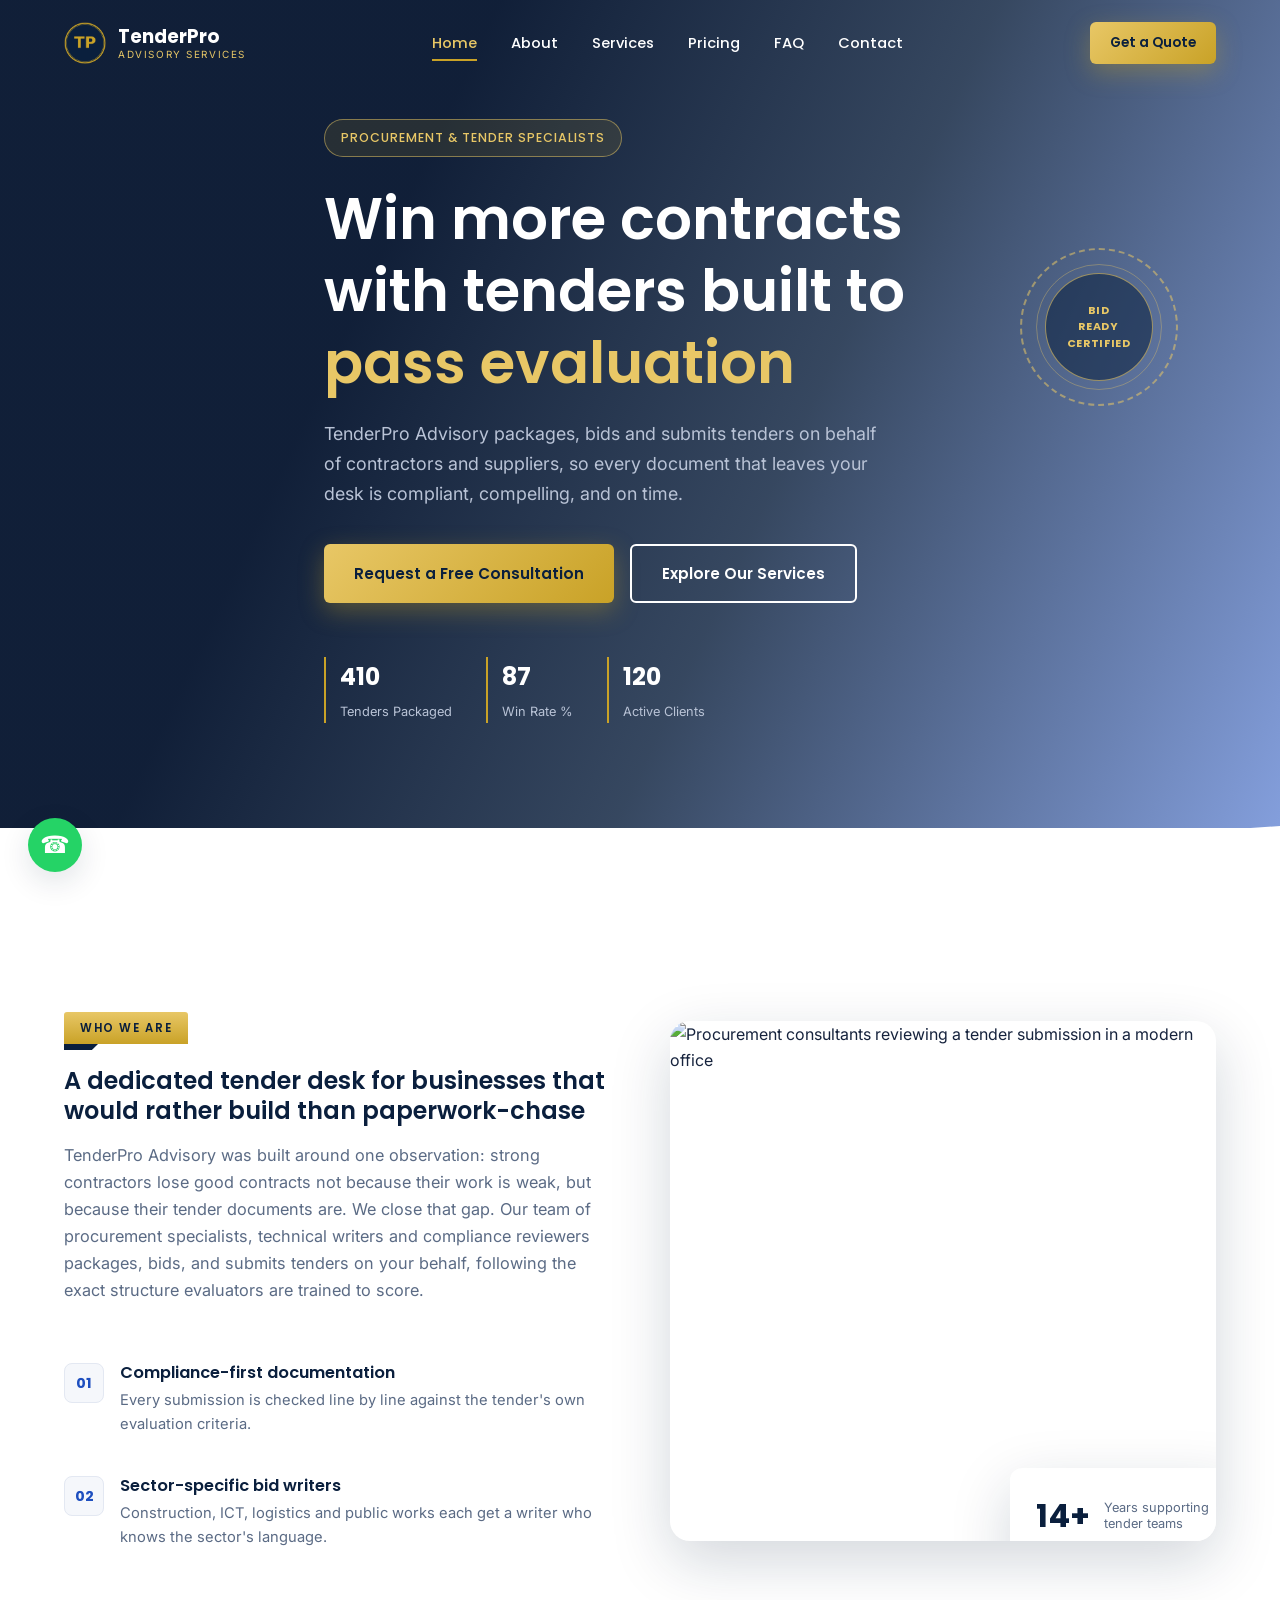
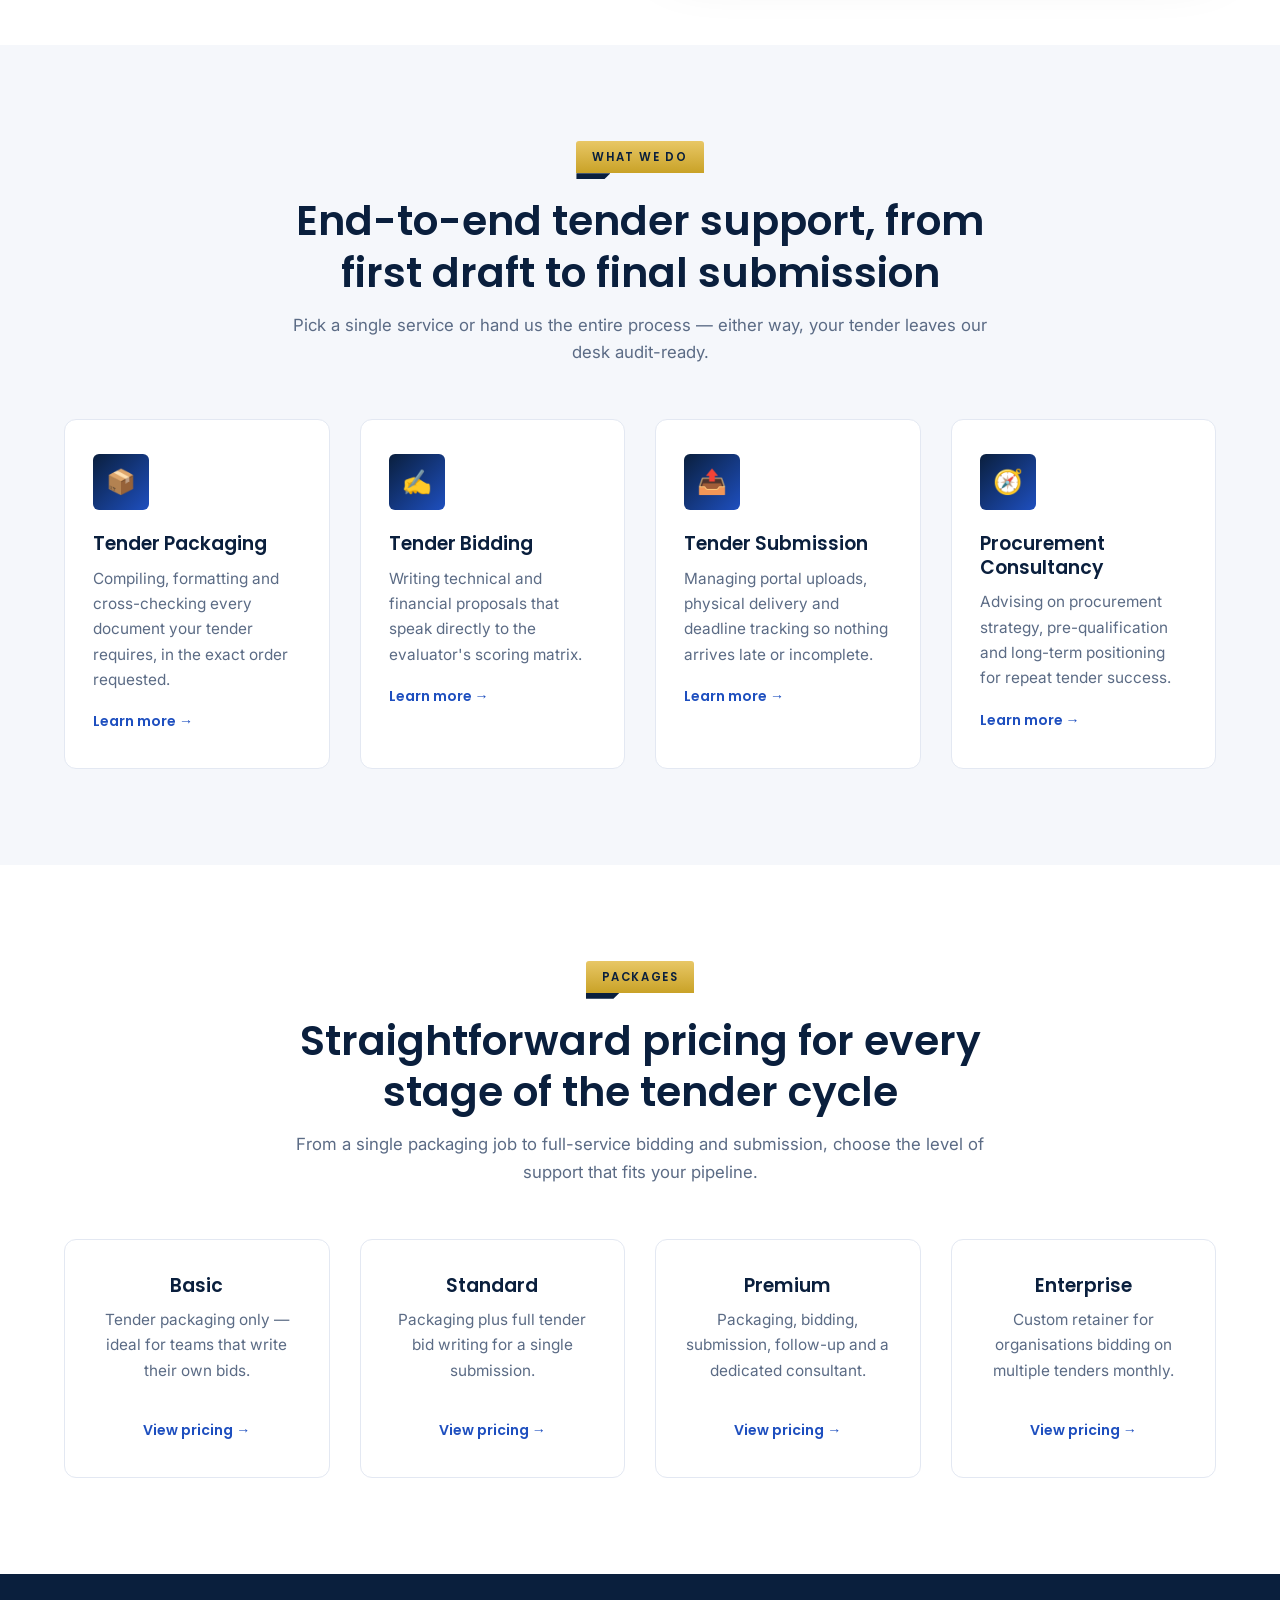
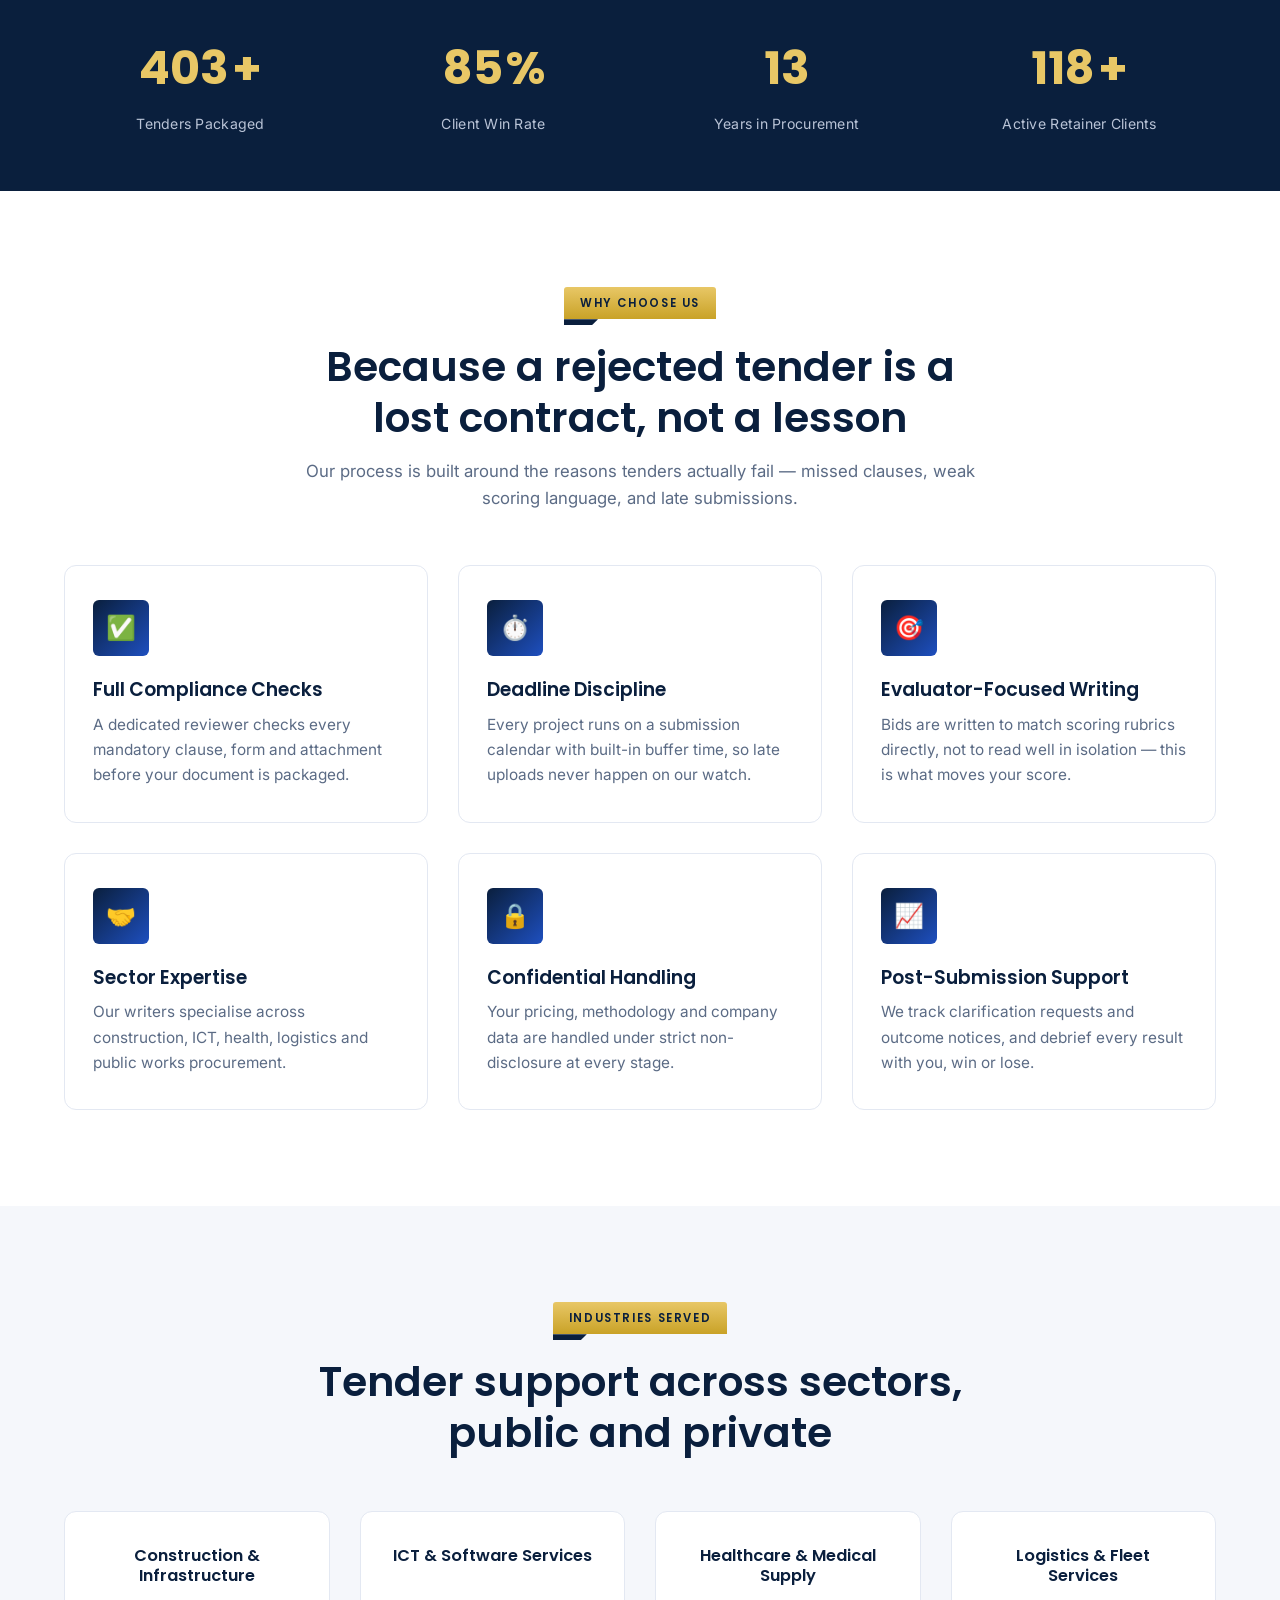
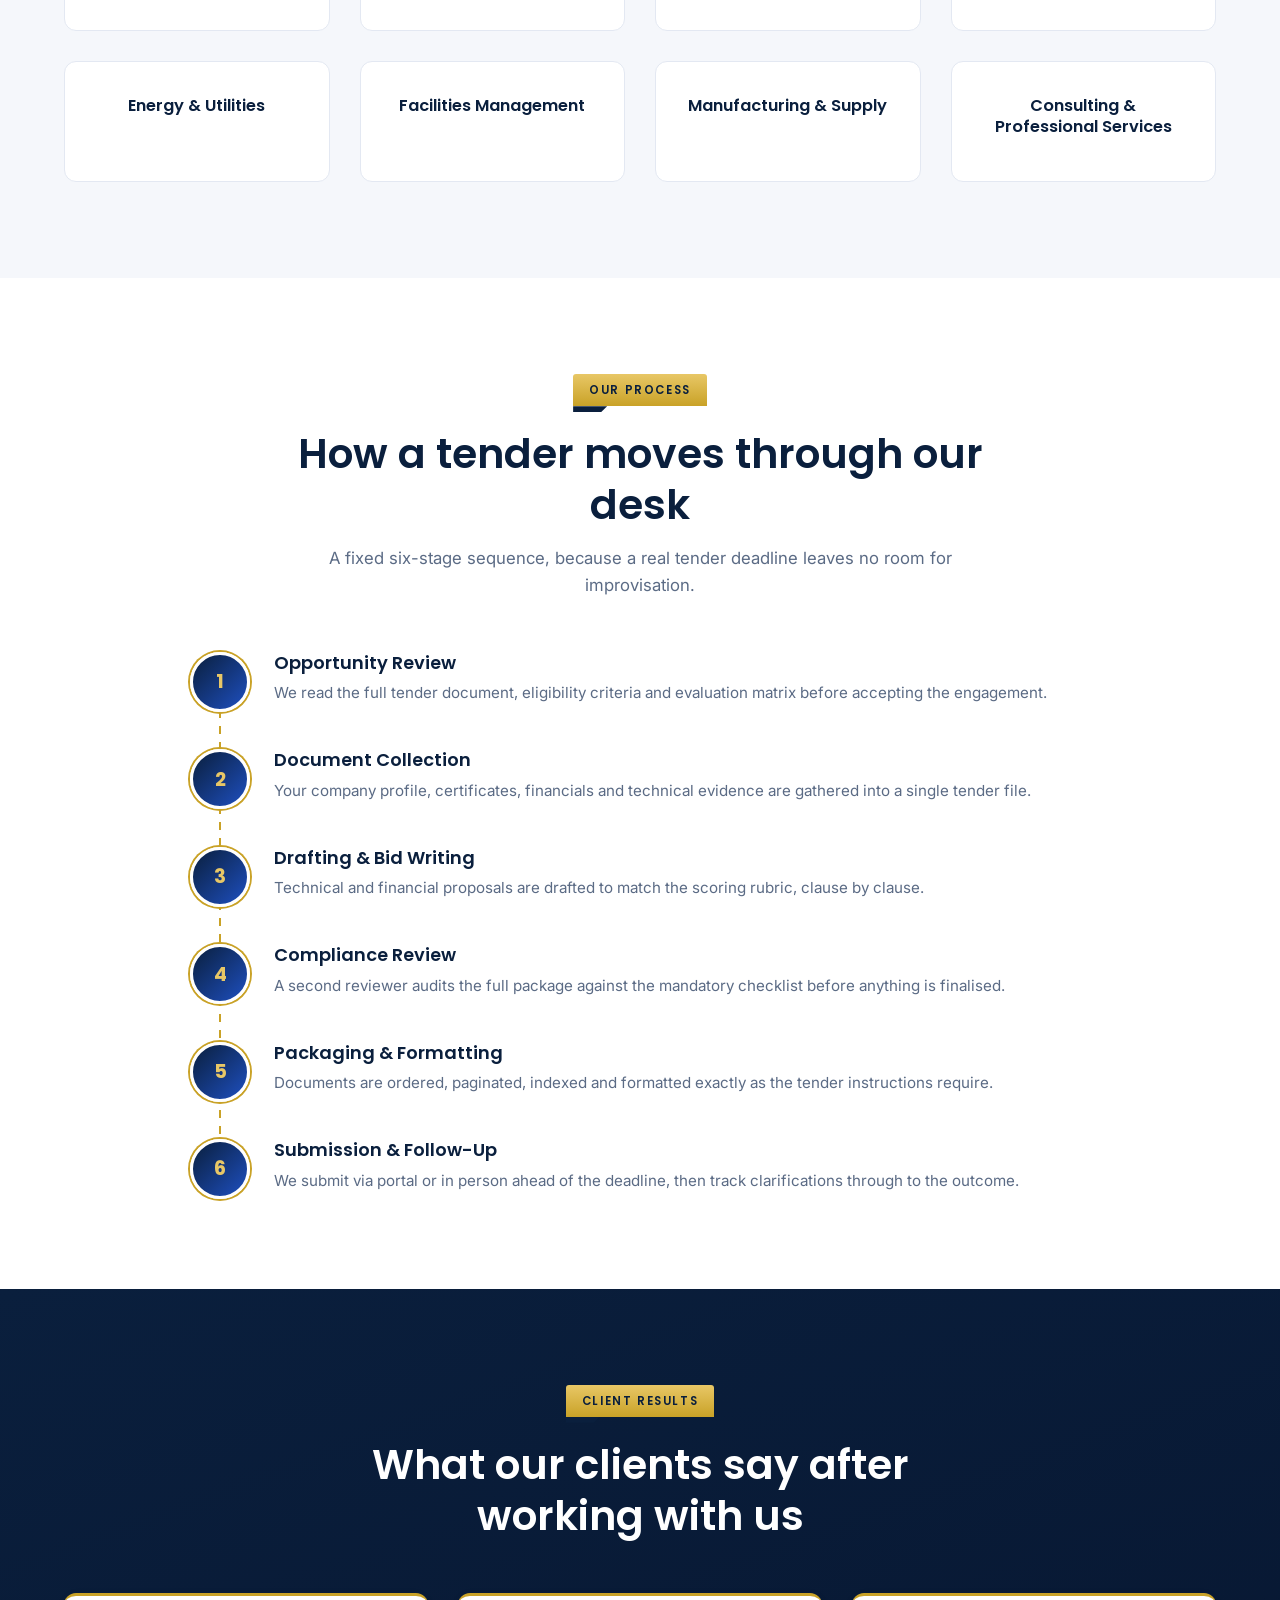
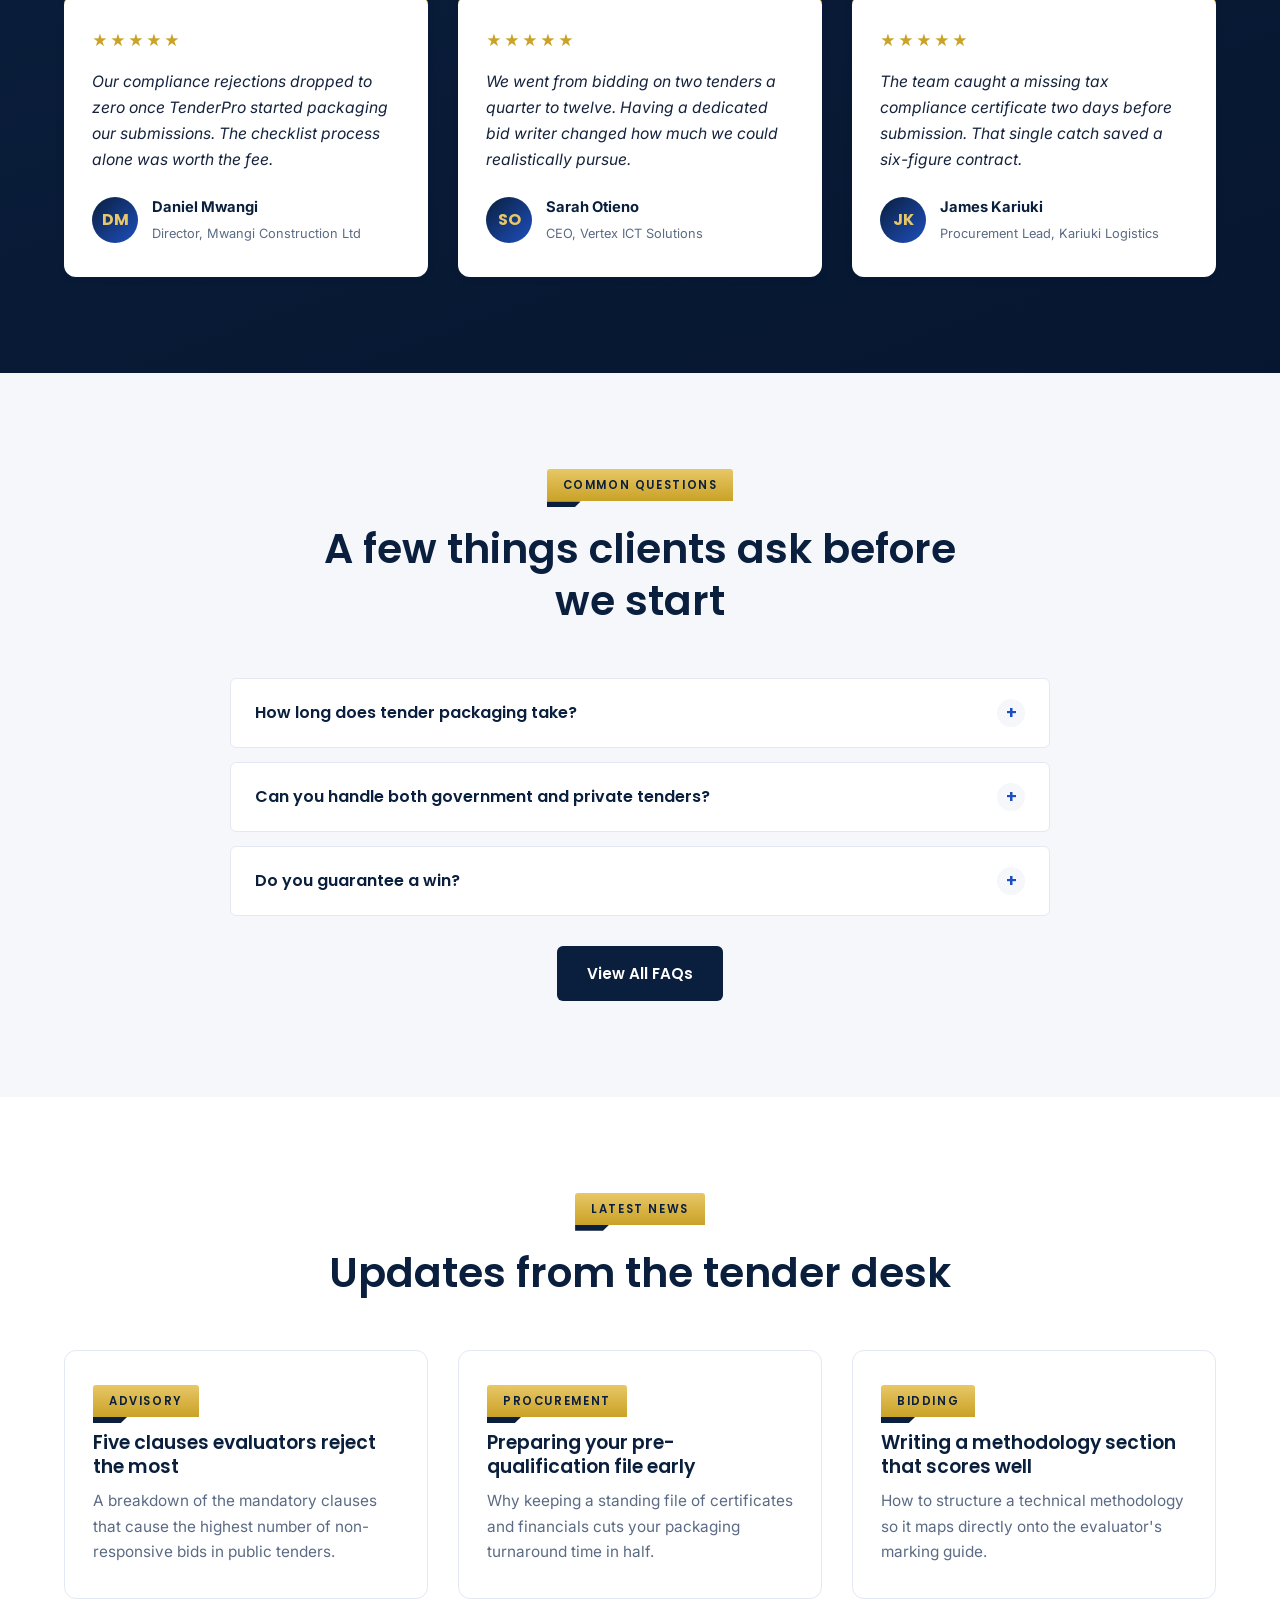
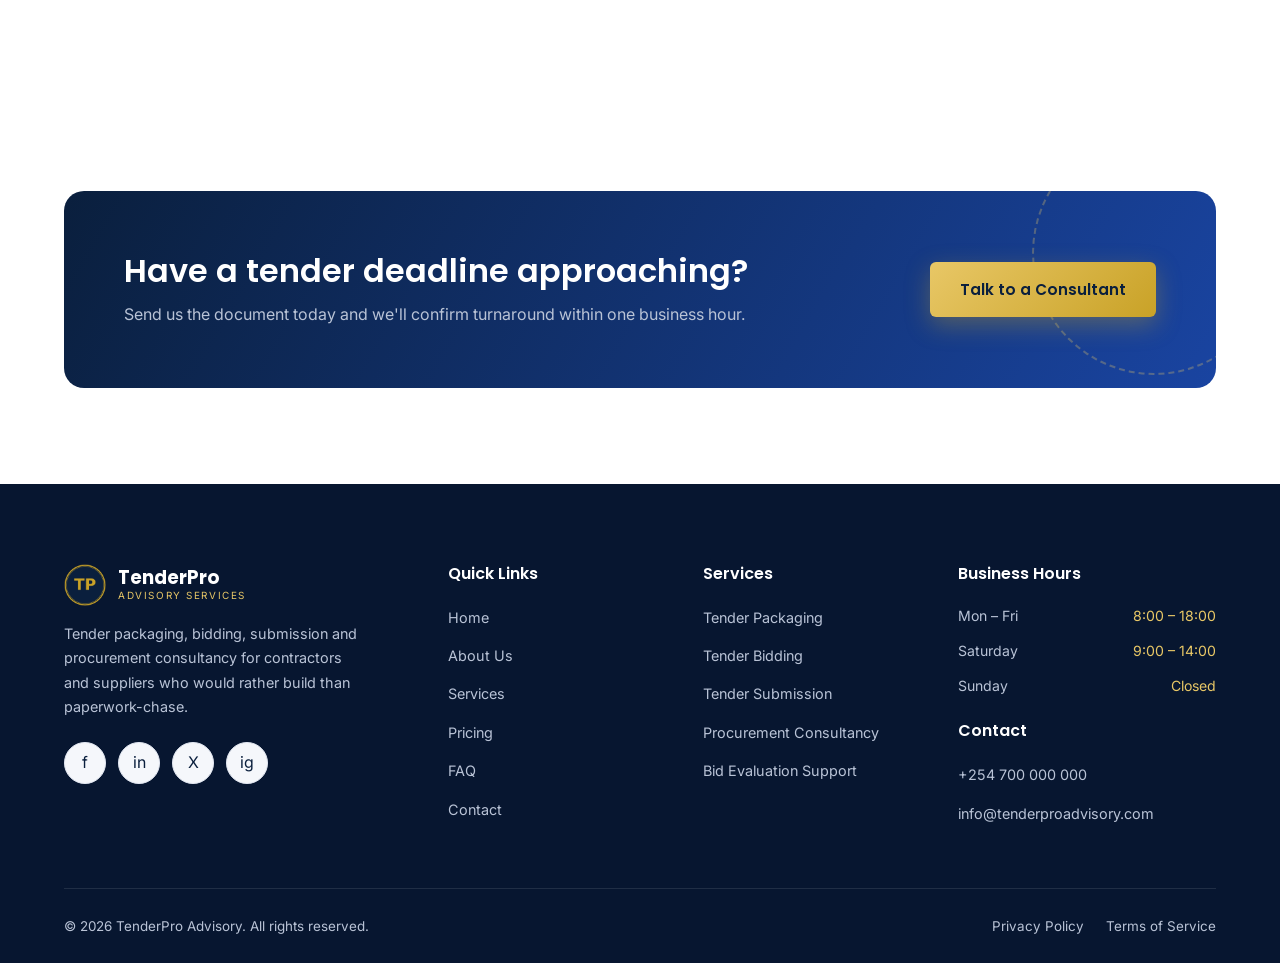
==== index.html @ d3e6bfee "Add files via upload" ====
<!DOCTYPE html>
<html lang="en">
<head>
<meta charset="UTF-8">
<meta name="viewport" content="width=device-width, initial-scale=1.0">
<title>TenderPro Advisory | Tender Packaging, Bidding &amp; Procurement Consultancy</title>
<meta name="description" content="TenderPro Advisory helps contractors and suppliers win more contracts through expert tender packaging, bidding, submission and procurement consultancy services.">
<meta name="keywords" content="tender packaging, tender bidding, tender submission, tender consultancy, procurement advisory, bid writing, government tenders, RFP support">
<meta name="author" content="TenderPro Advisory">
<link rel="canonical" href="https://www.tenderproadvisory.com/index.html">

<!-- Open Graph -->
<meta property="og:type" content="website">
<meta property="og:title" content="TenderPro Advisory | Tender Packaging, Bidding &amp; Procurement Consultancy">
<meta property="og:description" content="Expert tender packaging, bidding, submission and procurement consultancy that helps you win more contracts, more often.">
<meta property="og:image" content="images/hero.jpg">
<meta property="og:url" content="https://www.tenderproadvisory.com/index.html">
<meta property="og:site_name" content="TenderPro Advisory">

<!-- Twitter -->
<meta name="twitter:card" content="summary_large_image">
<meta name="twitter:title" content="TenderPro Advisory | Tender Packaging, Bidding &amp; Procurement Consultancy">
<meta name="twitter:description" content="Expert tender packaging, bidding, submission and procurement consultancy that helps you win more contracts, more often.">
<meta name="twitter:image" content="images/hero.jpg">

<link rel="icon" href="favicon.ico" type="image/x-icon">
<link rel="preconnect" href="https://fonts.googleapis.com">
<link rel="preconnect" href="https://fonts.gstatic.com" crossorigin>
<link href="https://fonts.googleapis.com/css2?family=Inter:wght@400;500;600;700&family=Poppins:wght@500;600;700&display=swap" rel="stylesheet">
<link rel="stylesheet" href="css/style.css">
</head>
<body>

<!-- ================= HEADER ================= -->
<header class="site-header">
  <div class="container header-inner">
    <a href="index.html" class="brand">
      <img src="images/logo.png" alt="TenderPro Advisory logo">
      <span class="brand-text">TenderPro<span>Advisory Services</span></span>
    </a>
    <nav class="main-nav">
      <a href="index.html" aria-current="page">Home</a>
      <a href="about.html">About</a>
      <a href="services.html">Services</a>
      <a href="pricing.html">Pricing</a>
      <a href="faq.html">FAQ</a>
      <a href="contact.html">Contact</a>
    </nav>
    <div class="header-cta">
      <a href="contact.html" class="btn btn-gold btn-sm">Get a Quote</a>
      <button class="nav-toggle" aria-label="Toggle navigation menu">
        <span></span><span></span><span></span>
      </button>
    </div>
  </div>
</header>

<!-- ================= HERO ================= -->
<section class="hero">
  <div class="hero-bg" style="background-image:url('https://images.unsplash.com/photo-1745015446589-7ee6f702d8c1?auto=format&fit=crop&w=1920&q=80');"></div>
  <div class="stamp" aria-hidden="true">
    <div class="stamp-inner">Bid<br>Ready<br>Certified</div>
  </div>
  <div class="container hero-inner">
    <span class="hero-badge">Procurement &amp; Tender Specialists</span>
    <h1>Win more contracts with tenders built to <em>pass evaluation</em></h1>
    <p>TenderPro Advisory packages, bids and submits tenders on behalf of contractors and suppliers, so every document that leaves your desk is compliant, compelling, and on time.</p>
    <div class="hero-actions">
      <a href="contact.html" class="btn btn-gold">Request a Free Consultation</a>
      <a href="services.html" class="btn btn-outline">Explore Our Services</a>
    </div>
    <div class="hero-trust">
      <div>
        <strong data-count="410">0</strong>
        <span>Tenders Packaged</span>
      </div>
      <div>
        <strong data-count="87">0</strong>
        <span>Win Rate %</span>
      </div>
      <div>
        <strong data-count="120">0</strong>
        <span>Active Clients</span>
      </div>
    </div>
  </div>
</section>
<div class="hero-divider"></div>

<!-- ================= ABOUT / INTRO ================= -->
<section>
  <div class="container">
    <div class="why-grid">
      <div class="reveal">
        <span class="eyebrow">Who We Are</span>
        <h2>A dedicated tender desk for businesses that would rather build than paperwork-chase</h2>
        <p style="color:var(--gray); margin-top:16px; font-size:1.02rem;">TenderPro Advisory was built around one observation: strong contractors lose good contracts not because their work is weak, but because their tender documents are. We close that gap. Our team of procurement specialists, technical writers and compliance reviewers packages, bids, and submits tenders on your behalf, following the exact structure evaluators are trained to score.</p>
        <div class="why-list">
          <div class="why-list li" style="display:flex; gap:16px; align-items:flex-start;">
            <div class="why-num">01</div>
            <div>
              <h4>Compliance-first documentation</h4>
              <p>Every submission is checked line by line against the tender's own evaluation criteria.</p>
            </div>
          </div>
          <div class="why-list li" style="display:flex; gap:16px; align-items:flex-start; margin-top:20px;">
            <div class="why-num">02</div>
            <div>
              <h4>Sector-specific bid writers</h4>
              <p>Construction, ICT, logistics and public works each get a writer who knows the sector's language.</p>
            </div>
          </div>
        </div>
      </div>
      <div class="reveal reveal-delay-2">
        <div class="why-image">
          <img src="https://images.unsplash.com/photo-1758518730037-a16581a040e8?auto=format&fit=crop&w=1000&q=80" alt="Procurement consultants reviewing a tender submission in a modern office">
          <div class="why-badge">
            <span class="count">14+</span>
            <span class="label">Years supporting tender teams</span>
          </div>
        </div>
      </div>
    </div>
  </div>
</section>

<!-- ================= SERVICES PREVIEW ================= -->
<section class="section-alt">
  <div class="container">
    <div class="section-head center reveal">
      <span class="eyebrow">What We Do</span>
      <h2>End-to-end tender support, from first draft to final submission</h2>
      <p>Pick a single service or hand us the entire process — either way, your tender leaves our desk audit-ready.</p>
    </div>
    <div class="grid grid-4">
      <div class="card reveal">
        <div class="card-icon">📦</div>
        <h3>Tender Packaging</h3>
        <p>Compiling, formatting and cross-checking every document your tender requires, in the exact order requested.</p>
        <a href="services.html#packaging" class="card-link">Learn more →</a>
      </div>
      <div class="card reveal reveal-delay-1">
        <div class="card-icon">✍️</div>
        <h3>Tender Bidding</h3>
        <p>Writing technical and financial proposals that speak directly to the evaluator's scoring matrix.</p>
        <a href="services.html#bidding" class="card-link">Learn more →</a>
      </div>
      <div class="card reveal reveal-delay-2">
        <div class="card-icon">📤</div>
        <h3>Tender Submission</h3>
        <p>Managing portal uploads, physical delivery and deadline tracking so nothing arrives late or incomplete.</p>
        <a href="services.html#submission" class="card-link">Learn more →</a>
      </div>
      <div class="card reveal reveal-delay-3">
        <div class="card-icon">🧭</div>
        <h3>Procurement Consultancy</h3>
        <p>Advising on procurement strategy, pre-qualification and long-term positioning for repeat tender success.</p>
        <a href="services.html#consultancy" class="card-link">Learn more →</a>
      </div>
    </div>
  </div>
</section>

<!-- ================= PACKAGES PREVIEW ================= -->
<section>
  <div class="container">
    <div class="section-head center reveal">
      <span class="eyebrow">Packages</span>
      <h2>Straightforward pricing for every stage of the tender cycle</h2>
      <p>From a single packaging job to full-service bidding and submission, choose the level of support that fits your pipeline.</p>
    </div>
    <div class="grid grid-4">
      <div class="card reveal text-center">
        <h3>Basic</h3>
        <p style="margin-bottom:18px;">Tender packaging only — ideal for teams that write their own bids.</p>
        <a href="pricing.html" class="card-link">View pricing →</a>
      </div>
      <div class="card reveal reveal-delay-1 text-center">
        <h3>Standard</h3>
        <p style="margin-bottom:18px;">Packaging plus full tender bid writing for a single submission.</p>
        <a href="pricing.html" class="card-link">View pricing →</a>
      </div>
      <div class="card reveal reveal-delay-2 text-center">
        <h3>Premium</h3>
        <p style="margin-bottom:18px;">Packaging, bidding, submission, follow-up and a dedicated consultant.</p>
        <a href="pricing.html" class="card-link">View pricing →</a>
      </div>
      <div class="card reveal reveal-delay-3 text-center">
        <h3>Enterprise</h3>
        <p style="margin-bottom:18px;">Custom retainer for organisations bidding on multiple tenders monthly.</p>
        <a href="pricing.html" class="card-link">View pricing →</a>
      </div>
    </div>
  </div>
</section>

<!-- ================= STATS STRIP ================= -->
<section class="stats-strip">
  <div class="container stats-grid">
    <div class="stat-item">
      <div class="count"><span data-count="410">0</span>+</div>
      <div class="label">Tenders Packaged</div>
    </div>
    <div class="stat-item">
      <div class="count"><span data-count="87">0</span>%</div>
      <div class="label">Client Win Rate</div>
    </div>
    <div class="stat-item">
      <div class="count"><span data-count="14">0</span></div>
      <div class="label">Years in Procurement</div>
    </div>
    <div class="stat-item">
      <div class="count"><span data-count="120">0</span>+</div>
      <div class="label">Active Retainer Clients</div>
    </div>
  </div>
</section>

<!-- ================= WHY CHOOSE US ================= -->
<section>
  <div class="container">
    <div class="section-head center reveal">
      <span class="eyebrow">Why Choose Us</span>
      <h2>Because a rejected tender is a lost contract, not a lesson</h2>
      <p>Our process is built around the reasons tenders actually fail — missed clauses, weak scoring language, and late submissions.</p>
    </div>
    <div class="grid grid-3">
      <div class="card reveal">
        <div class="card-icon">✅</div>
        <h3>Full Compliance Checks</h3>
        <p>A dedicated reviewer checks every mandatory clause, form and attachment before your document is packaged.</p>
      </div>
      <div class="card reveal reveal-delay-1">
        <div class="card-icon">⏱️</div>
        <h3>Deadline Discipline</h3>
        <p>Every project runs on a submission calendar with built-in buffer time, so late uploads never happen on our watch.</p>
      </div>
      <div class="card reveal reveal-delay-2">
        <div class="card-icon">🎯</div>
        <h3>Evaluator-Focused Writing</h3>
        <p>Bids are written to match scoring rubrics directly, not to read well in isolation — this is what moves your score.</p>
      </div>
      <div class="card reveal">
        <div class="card-icon">🤝</div>
        <h3>Sector Expertise</h3>
        <p>Our writers specialise across construction, ICT, health, logistics and public works procurement.</p>
      </div>
      <div class="card reveal reveal-delay-1">
        <div class="card-icon">🔒</div>
        <h3>Confidential Handling</h3>
        <p>Your pricing, methodology and company data are handled under strict non-disclosure at every stage.</p>
      </div>
      <div class="card reveal reveal-delay-2">
        <div class="card-icon">📈</div>
        <h3>Post-Submission Support</h3>
        <p>We track clarification requests and outcome notices, and debrief every result with you, win or lose.</p>
      </div>
    </div>
  </div>
</section>

<!-- ================= INDUSTRIES SERVED ================= -->
<section class="section-alt">
  <div class="container">
    <div class="section-head center reveal">
      <span class="eyebrow">Industries Served</span>
      <h2>Tender support across sectors, public and private</h2>
    </div>
    <div class="grid grid-4">
      <div class="card reveal text-center"><h3 style="font-size:1.02rem;">Construction &amp; Infrastructure</h3></div>
      <div class="card reveal reveal-delay-1 text-center"><h3 style="font-size:1.02rem;">ICT &amp; Software Services</h3></div>
      <div class="card reveal reveal-delay-2 text-center"><h3 style="font-size:1.02rem;">Healthcare &amp; Medical Supply</h3></div>
      <div class="card reveal reveal-delay-3 text-center"><h3 style="font-size:1.02rem;">Logistics &amp; Fleet Services</h3></div>
      <div class="card reveal text-center"><h3 style="font-size:1.02rem;">Energy &amp; Utilities</h3></div>
      <div class="card reveal reveal-delay-1 text-center"><h3 style="font-size:1.02rem;">Facilities Management</h3></div>
      <div class="card reveal reveal-delay-2 text-center"><h3 style="font-size:1.02rem;">Manufacturing &amp; Supply</h3></div>
      <div class="card reveal reveal-delay-3 text-center"><h3 style="font-size:1.02rem;">Consulting &amp; Professional Services</h3></div>
    </div>
  </div>
</section>

<!-- ================= TENDER PROCESS ================= -->
<section>
  <div class="container">
    <div class="section-head center reveal">
      <span class="eyebrow">Our Process</span>
      <h2>How a tender moves through our desk</h2>
      <p>A fixed six-stage sequence, because a real tender deadline leaves no room for improvisation.</p>
    </div>
    <div class="timeline">
      <div class="timeline-item reveal">
        <div class="timeline-num">1</div>
        <h4>Opportunity Review</h4>
        <p>We read the full tender document, eligibility criteria and evaluation matrix before accepting the engagement.</p>
      </div>
      <div class="timeline-item reveal reveal-delay-1">
        <div class="timeline-num">2</div>
        <h4>Document Collection</h4>
        <p>Your company profile, certificates, financials and technical evidence are gathered into a single tender file.</p>
      </div>
      <div class="timeline-item reveal reveal-delay-2">
        <div class="timeline-num">3</div>
        <h4>Drafting &amp; Bid Writing</h4>
        <p>Technical and financial proposals are drafted to match the scoring rubric, clause by clause.</p>
      </div>
      <div class="timeline-item reveal reveal-delay-3">
        <div class="timeline-num">4</div>
        <h4>Compliance Review</h4>
        <p>A second reviewer audits the full package against the mandatory checklist before anything is finalised.</p>
      </div>
      <div class="timeline-item reveal reveal-delay-4">
        <div class="timeline-num">5</div>
        <h4>Packaging &amp; Formatting</h4>
        <p>Documents are ordered, paginated, indexed and formatted exactly as the tender instructions require.</p>
      </div>
      <div class="timeline-item reveal">
        <div class="timeline-num">6</div>
        <h4>Submission &amp; Follow-Up</h4>
        <p>We submit via portal or in person ahead of the deadline, then track clarifications through to the outcome.</p>
      </div>
    </div>
  </div>
</section>

<!-- ================= TESTIMONIALS ================= -->
<section class="section-navy">
  <div class="container">
    <div class="section-head center reveal">
      <span class="eyebrow">Client Results</span>
      <h2>What our clients say after working with us</h2>
    </div>
    <div class="grid grid-3">
      <div class="testimonial-card reveal">
        <div class="stars">★★★★★</div>
        <p class="quote">Our compliance rejections dropped to zero once TenderPro started packaging our submissions. The checklist process alone was worth the fee.</p>
        <div class="testi-author">
          <div class="testi-avatar">DM</div>
          <div><strong>Daniel Mwangi</strong><span>Director, Mwangi Construction Ltd</span></div>
        </div>
      </div>
      <div class="testimonial-card reveal reveal-delay-1">
        <div class="stars">★★★★★</div>
        <p class="quote">We went from bidding on two tenders a quarter to twelve. Having a dedicated bid writer changed how much we could realistically pursue.</p>
        <div class="testi-author">
          <div class="testi-avatar">SO</div>
          <div><strong>Sarah Otieno</strong><span>CEO, Vertex ICT Solutions</span></div>
        </div>
      </div>
      <div class="testimonial-card reveal reveal-delay-2">
        <div class="stars">★★★★★</div>
        <p class="quote">The team caught a missing tax compliance certificate two days before submission. That single catch saved a six-figure contract.</p>
        <div class="testi-author">
          <div class="testi-avatar">JK</div>
          <div><strong>James Kariuki</strong><span>Procurement Lead, Kariuki Logistics</span></div>
        </div>
      </div>
    </div>
  </div>
</section>

<!-- ================= FAQ PREVIEW ================= -->
<section class="section-alt">
  <div class="container">
    <div class="section-head center reveal">
      <span class="eyebrow">Common Questions</span>
      <h2>A few things clients ask before we start</h2>
    </div>
    <div class="faq-list">
      <div class="faq-item reveal">
        <button class="faq-question" aria-expanded="false">
          How long does tender packaging take?
          <span class="plus">+</span>
        </button>
        <div class="faq-answer"><p>Most standard packages are completed within 3 to 5 working days, depending on the number of supporting documents required and how quickly you can supply them.</p></div>
      </div>
      <div class="faq-item reveal">
        <button class="faq-question" aria-expanded="false">
          Can you handle both government and private tenders?
          <span class="plus">+</span>
        </button>
        <div class="faq-answer"><p>Yes. We regularly support public procurement submissions as well as private-sector RFPs and RFQs, each formatted to its own evaluation standard.</p></div>
      </div>
      <div class="faq-item reveal">
        <button class="faq-question" aria-expanded="false">
          Do you guarantee a win?
          <span class="plus">+</span>
        </button>
        <div class="faq-answer"><p>No consultancy can ethically guarantee a tender win, since evaluation committees make the final decision. What we guarantee is a fully compliant, well-argued submission.</p></div>
      </div>
    </div>
    <div class="text-center reveal" style="margin-top:30px;">
      <a href="faq.html" class="btn btn-navy">View All FAQs</a>
    </div>
  </div>
</section>

<!-- ================= LATEST NEWS ================= -->
<section>
  <div class="container">
    <div class="section-head center reveal">
      <span class="eyebrow">Latest News</span>
      <h2>Updates from the tender desk</h2>
    </div>
    <div class="grid grid-3">
      <div class="card reveal">
        <span class="eyebrow light" style="margin-bottom:14px;">Advisory</span>
        <h3>Five clauses evaluators reject the most</h3>
        <p>A breakdown of the mandatory clauses that cause the highest number of non-responsive bids in public tenders.</p>
      </div>
      <div class="card reveal reveal-delay-1">
        <span class="eyebrow light" style="margin-bottom:14px;">Procurement</span>
        <h3>Preparing your pre-qualification file early</h3>
        <p>Why keeping a standing file of certificates and financials cuts your packaging turnaround time in half.</p>
      </div>
      <div class="card reveal reveal-delay-2">
        <span class="eyebrow light" style="margin-bottom:14px;">Bidding</span>
        <h3>Writing a methodology section that scores well</h3>
        <p>How to structure a technical methodology so it maps directly onto the evaluator's marking guide.</p>
      </div>
    </div>
  </div>
</section>

<!-- ================= CTA ================= -->
<section>
  <div class="container">
    <div class="cta-band reveal">
      <div>
        <h2>Have a tender deadline approaching?</h2>
        <p>Send us the document today and we'll confirm turnaround within one business hour.</p>
      </div>
      <a href="contact.html" class="btn btn-gold">Talk to a Consultant</a>
    </div>
  </div>
</section>

<!-- ================= FOOTER ================= -->
<footer class="site-footer">
  <div class="container">
    <div class="footer-grid">
      <div class="footer-brand">
        <a href="index.html" class="brand">
          <img src="images/logo.png" alt="TenderPro Advisory logo">
          <span class="brand-text">TenderPro<span>Advisory Services</span></span>
        </a>
        <p class="desc">Tender packaging, bidding, submission and procurement consultancy for contractors and suppliers who would rather build than paperwork-chase.</p>
        <div class="social-row">
          <a href="#" aria-label="Facebook">f</a>
          <a href="#" aria-label="LinkedIn">in</a>
          <a href="#" aria-label="Twitter / X">X</a>
          <a href="#" aria-label="Instagram">ig</a>
        </div>
      </div>
      <div class="footer-col">
        <h4>Quick Links</h4>
        <ul>
          <li><a href="index.html">Home</a></li>
          <li><a href="about.html">About Us</a></li>
          <li><a href="services.html">Services</a></li>
          <li><a href="pricing.html">Pricing</a></li>
          <li><a href="faq.html">FAQ</a></li>
          <li><a href="contact.html">Contact</a></li>
        </ul>
      </div>
      <div class="footer-col">
        <h4>Services</h4>
        <ul>
          <li><a href="services.html#packaging">Tender Packaging</a></li>
          <li><a href="services.html#bidding">Tender Bidding</a></li>
          <li><a href="services.html#submission">Tender Submission</a></li>
          <li><a href="services.html#consultancy">Procurement Consultancy</a></li>
          <li><a href="services.html#evaluation">Bid Evaluation Support</a></li>
        </ul>
      </div>
      <div class="footer-col">
        <h4>Business Hours</h4>
        <ul class="footer-hours">
          <li><span>Mon – Fri</span><span>8:00 – 18:00</span></li>
          <li><span>Saturday</span><span>9:00 – 14:00</span></li>
          <li><span>Sunday</span><span>Closed</span></li>
        </ul>
        <h4 style="margin-top:24px;">Contact</h4>
        <ul>
          <li><a href="tel:+254700000000">+254 700 000 000</a></li>
          <li><a href="mailto:info@tenderproadvisory.com">info@tenderproadvisory.com</a></li>
        </ul>
      </div>
    </div>
    <div class="footer-bottom">
      <span>© <span id="current-year">2026</span> TenderPro Advisory. All rights reserved.</span>
      <div class="footer-bottom-links">
        <a href="#">Privacy Policy</a>
        <a href="#">Terms of Service</a>
      </div>
    </div>
  </div>
</footer>

<a href="https://wa.me/254700000000" class="whatsapp-float" target="_blank" rel="noopener" aria-label="Chat with us on WhatsApp">☎</a>
<button class="back-to-top" aria-label="Back to top">↑</button>

<script src="js/script.js"></script>
</body>
</html>
---- css/style.css ----
/* ==========================================================================
   TENDER SERVICES WEBSITE — MAIN STYLESHEET
   Design system: Navy / Royal Blue / White / Gold
   Fonts: Poppins (display/headings), Inter (body)
   ========================================================================== */

/* ---------- Design Tokens ---------- */
:root {
  /* Colors */
  --navy: #0a1f3d;
  --navy-deep: #071630;
  --royal: #1e4fbf;
  --royal-light: #3b6fe0;
  --gold: #c9a227;
  --gold-light: #e8c766;
  --white: #ffffff;
  --off-white: #f5f7fb;
  --ink: #16233d;
  --gray: #5b6b85;
  --gray-light: #b9c3d6;
  --border: #e3e8f2;
  --success: #1f8a55;

  /* Typography */
  --font-display: "Poppins", "Segoe UI", sans-serif;
  --font-body: "Inter", "Segoe UI", sans-serif;

  /* Layout */
  --max-width: 1200px;
  --radius-sm: 6px;
  --radius-md: 12px;
  --radius-lg: 20px;
  --shadow-sm: 0 2px 10px rgba(10, 31, 61, 0.06);
  --shadow-md: 0 10px 30px rgba(10, 31, 61, 0.12);
  --shadow-lg: 0 20px 60px rgba(10, 31, 61, 0.18);
  --transition: 0.3s cubic-bezier(0.4, 0, 0.2, 1);
}

/* ---------- Reset ---------- */
* {
  margin: 0;
  padding: 0;
  box-sizing: border-box;
}

html {
  scroll-behavior: smooth;
  scroll-padding-top: 90px;
}

body {
  font-family: var(--font-body);
  color: var(--ink);
  background: var(--white);
  line-height: 1.65;
  overflow-x: hidden;
}

img {
  max-width: 100%;
  display: block;
}

a {
  text-decoration: none;
  color: inherit;
}

ul {
  list-style: none;
}

button {
  font-family: inherit;
  cursor: pointer;
  border: none;
  background: none;
}

h1, h2, h3, h4, h5 {
  font-family: var(--font-display);
  font-weight: 600;
  color: var(--navy);
  line-height: 1.25;
}

section {
  padding: 96px 0;
}

.container {
  width: 100%;
  max-width: var(--max-width);
  margin: 0 auto;
  padding: 0 24px;
}

@media (prefers-reduced-motion: reduce) {
  *, *::before, *::after {
    animation-duration: 0.001ms !important;
    animation-iteration-count: 1 !important;
    transition-duration: 0.001ms !important;
    scroll-behavior: auto !important;
  }
}

:focus-visible {
  outline: 3px solid var(--gold);
  outline-offset: 3px;
}

/* ---------- Eyebrow / Tab Label (signature device) ----------
   Evokes a tender-document file tab: a small squared-off gold
   tab sitting above the section heading. Used consistently to
   mark "this section is a formal part of our service dossier."
------------------------------------------------------------- */
.eyebrow {
  display: inline-flex;
  align-items: center;
  gap: 8px;
  font-family: var(--font-display);
  font-size: 0.72rem;
  font-weight: 600;
  letter-spacing: 0.14em;
  text-transform: uppercase;
  color: var(--navy);
  background: linear-gradient(180deg, var(--gold-light), var(--gold));
  padding: 7px 16px 6px;
  border-radius: 3px 3px 0 0;
  position: relative;
  margin-bottom: 22px;
}

.eyebrow::after {
  content: "";
  position: absolute;
  left: 0;
  bottom: -6px;
  width: 34px;
  height: 6px;
  background: var(--navy);
  clip-path: polygon(0 0, 100% 0, 82% 100%, 0% 100%);
}

.eyebrow.light {
  background: linear-gradient(180deg, var(--gold-light), var(--gold));
  color: var(--navy);
}

.section-head {
  max-width: 640px;
  margin-bottom: 52px;
}

.section-head.center {
  max-width: 700px;
  margin-left: auto;
  margin-right: auto;
  text-align: center;
}

.section-head h2 {
  font-size: clamp(1.9rem, 3.2vw, 2.6rem);
  margin-bottom: 14px;
}

.section-head p {
  color: var(--gray);
  font-size: 1.05rem;
}

.section-alt {
  background: var(--off-white);
}

.section-navy {
  background: linear-gradient(160deg, var(--navy) 0%, var(--navy-deep) 100%);
  color: var(--white);
}

.section-navy h2,
.section-navy h3 {
  color: var(--white);
}

.section-navy .section-head p {
  color: var(--gray-light);
}

/* ---------- Buttons ---------- */
.btn {
  display: inline-flex;
  align-items: center;
  justify-content: center;
  gap: 8px;
  font-family: var(--font-display);
  font-weight: 600;
  font-size: 0.95rem;
  padding: 15px 30px;
  border-radius: var(--radius-sm);
  transition: transform var(--transition), box-shadow var(--transition), background var(--transition);
  white-space: nowrap;
}

.btn-gold {
  background: linear-gradient(135deg, var(--gold-light), var(--gold));
  color: var(--navy);
  box-shadow: 0 8px 24px rgba(201, 162, 39, 0.35);
}

.btn-gold:hover {
  transform: translateY(-3px);
  box-shadow: 0 14px 30px rgba(201, 162, 39, 0.45);
}

.btn-outline {
  background: transparent;
  border: 2px solid var(--white);
  color: var(--white);
}

.btn-outline:hover {
  background: var(--white);
  color: var(--navy);
  transform: translateY(-3px);
}

.btn-navy {
  background: var(--navy);
  color: var(--white);
}

.btn-navy:hover {
  background: var(--royal);
  transform: translateY(-3px);
}

.btn-block {
  width: 100%;
}

.btn-sm {
  padding: 10px 20px;
  font-size: 0.85rem;
}

/* ---------- Header / Navigation ---------- */
.site-header {
  position: fixed;
  top: 0;
  left: 0;
  right: 0;
  z-index: 1000;
  background: rgba(10, 31, 61, 0.0);
  transition: background var(--transition), box-shadow var(--transition), padding var(--transition);
  padding: 22px 0;
}

.site-header.scrolled {
  background: rgba(10, 31, 61, 0.96);
  backdrop-filter: blur(10px);
  box-shadow: 0 4px 24px rgba(0, 0, 0, 0.18);
  padding: 12px 0;
}

.header-inner {
  display: flex;
  align-items: center;
  justify-content: space-between;
  gap: 20px;
}

.brand {
  display: flex;
  align-items: center;
  gap: 12px;
}

.brand img {
  width: 42px;
  height: 42px;
}

.brand-text {
  font-family: var(--font-display);
  font-weight: 700;
  font-size: 1.15rem;
  color: var(--white);
  line-height: 1.1;
}

.brand-text span {
  display: block;
  font-family: var(--font-body);
  font-weight: 400;
  font-size: 0.62rem;
  letter-spacing: 0.16em;
  color: var(--gold-light);
  text-transform: uppercase;
  margin-top: 2px;
}

.main-nav {
  display: flex;
  align-items: center;
  gap: 34px;
}

.main-nav a {
  font-family: var(--font-display);
  font-size: 0.92rem;
  font-weight: 500;
  color: var(--white);
  position: relative;
  padding: 6px 0;
  transition: color var(--transition);
}

.main-nav a::after {
  content: "";
  position: absolute;
  left: 0;
  bottom: 0;
  height: 2px;
  width: 0;
  background: var(--gold);
  transition: width var(--transition);
}

.main-nav a:hover,
.main-nav a[aria-current="page"] {
  color: var(--gold-light);
}

.main-nav a:hover::after,
.main-nav a[aria-current="page"]::after {
  width: 100%;
}

.header-cta {
  display: flex;
  align-items: center;
  gap: 18px;
}

.nav-toggle {
  display: none;
  flex-direction: column;
  gap: 5px;
  width: 30px;
  z-index: 1100;
}

.nav-toggle span {
  height: 2px;
  background: var(--white);
  border-radius: 2px;
  transition: transform var(--transition), opacity var(--transition), background var(--transition);
}

.nav-toggle.active span:nth-child(1) {
  transform: translateY(7px) rotate(45deg);
}

.nav-toggle.active span:nth-child(2) {
  opacity: 0;
}

.nav-toggle.active span:nth-child(3) {
  transform: translateY(-7px) rotate(-45deg);
}

@media (max-width: 960px) {
  .main-nav {
    position: fixed;
    top: 0;
    right: 0;
    height: 100vh;
    width: min(320px, 84vw);
    background: var(--navy-deep);
    flex-direction: column;
    justify-content: center;
    align-items: flex-start;
    padding: 40px;
    gap: 26px;
    transform: translateX(100%);
    transition: transform 0.4s cubic-bezier(0.4, 0, 0.2, 1);
    box-shadow: -10px 0 40px rgba(0, 0, 0, 0.3);
  }

  .main-nav.open {
    transform: translateX(0);
  }

  .header-cta .btn-gold {
    display: none;
  }

  .nav-toggle {
    display: flex;
  }
}

/* ---------- Hero ---------- */
.hero {
  position: relative;
  min-height: 92vh;
  display: flex;
  align-items: center;
  color: var(--white);
  overflow: hidden;
  padding-top: 110px;
}

.hero-bg {
  position: absolute;
  inset: 0;
  background-size: cover;
  background-position: center;
  z-index: 0;
}

.hero-bg::after {
  content: "";
  position: absolute;
  inset: 0;
  background: linear-gradient(115deg, rgba(7, 22, 48, 0.96) 30%, rgba(10, 31, 61, 0.82) 60%, rgba(30, 79, 191, 0.55) 100%);
}

.hero-inner {
  position: relative;
  z-index: 1;
  max-width: 680px;
}

.hero-badge {
  display: inline-flex;
  align-items: center;
  gap: 10px;
  border: 1px solid rgba(232, 199, 102, 0.5);
  background: rgba(201, 162, 39, 0.12);
  padding: 8px 16px;
  border-radius: 30px;
  font-size: 0.78rem;
  letter-spacing: 0.08em;
  text-transform: uppercase;
  color: var(--gold-light);
  margin-bottom: 26px;
  font-family: var(--font-display);
  font-weight: 500;
}

.hero h1 {
  color: var(--white);
  font-size: clamp(2.3rem, 5vw, 3.6rem);
  margin-bottom: 20px;
}

.hero h1 em {
  font-style: normal;
  color: var(--gold-light);
}

.hero p {
  font-size: 1.12rem;
  color: var(--gray-light);
  max-width: 560px;
  margin-bottom: 36px;
}

.hero-actions {
  display: flex;
  gap: 16px;
  flex-wrap: wrap;
  margin-bottom: 54px;
}

.hero-trust {
  display: flex;
  gap: 34px;
  flex-wrap: wrap;
}

.hero-trust div {
  border-left: 2px solid var(--gold);
  padding-left: 14px;
}

.hero-trust strong {
  display: block;
  font-family: var(--font-display);
  font-size: 1.5rem;
  color: var(--white);
}

.hero-trust span {
  font-size: 0.8rem;
  color: var(--gray-light);
}

/* Signature stamp badge — evokes an official tender submission seal */
.stamp {
  position: absolute;
  right: 8%;
  top: 30%;
  width: 158px;
  height: 158px;
  border-radius: 50%;
  border: 2px dashed rgba(232, 199, 102, 0.55);
  display: flex;
  align-items: center;
  justify-content: center;
  z-index: 1;
  animation: spin 26s linear infinite;
}

.stamp::before {
  content: "";
  position: absolute;
  inset: 14px;
  border-radius: 50%;
  border: 1px solid rgba(232, 199, 102, 0.35);
}

.stamp-inner {
  width: 108px;
  height: 108px;
  border-radius: 50%;
  background: rgba(10, 31, 61, 0.55);
  border: 1px solid rgba(232, 199, 102, 0.6);
  display: flex;
  align-items: center;
  justify-content: center;
  text-align: center;
  font-family: var(--font-display);
  font-weight: 700;
  font-size: 0.68rem;
  letter-spacing: 0.06em;
  color: var(--gold-light);
  animation: spin-reverse 26s linear infinite;
  text-transform: uppercase;
  line-height: 1.5;
}

@keyframes spin {
  from { transform: rotate(0deg); }
  to { transform: rotate(360deg); }
}

@keyframes spin-reverse {
  from { transform: rotate(0deg); }
  to { transform: rotate(-360deg); }
}

@media (max-width: 960px) {
  .stamp { display: none; }
}

.hero-divider {
  height: 90px;
  background: var(--white);
  clip-path: polygon(0 100%, 100% 0, 100% 100%);
  margin-top: -2px;
  position: relative;
  z-index: 2;
}

/* ---------- Page (interior) Hero ---------- */
.page-hero {
  position: relative;
  padding: 190px 0 110px;
  color: var(--white);
  background-size: cover;
  background-position: center;
  overflow: hidden;
}

.page-hero::before {
  content: "";
  position: absolute;
  inset: 0;
  background: linear-gradient(120deg, rgba(7, 22, 48, 0.94), rgba(10, 31, 61, 0.82) 55%, rgba(30, 79, 191, 0.55));
}

.page-hero-inner {
  position: relative;
  z-index: 1;
  max-width: 720px;
}

.breadcrumb {
  font-size: 0.85rem;
  color: var(--gray-light);
  margin-bottom: 18px;
  font-family: var(--font-display);
}

.breadcrumb a { color: var(--gold-light); }

.page-hero h1 {
  color: var(--white);
  font-size: clamp(2rem, 4vw, 3rem);
  margin-bottom: 16px;
}

.page-hero p {
  color: var(--gray-light);
  font-size: 1.05rem;
  max-width: 600px;
}

/* ---------- Stats Strip ---------- */
.stats-strip {
  background: var(--navy);
  padding: 56px 0;
}

.stats-grid {
  display: grid;
  grid-template-columns: repeat(4, 1fr);
  gap: 20px;
  text-align: center;
}

.stat-item .count {
  font-family: var(--font-display);
  font-weight: 700;
  font-size: clamp(2.1rem, 4vw, 2.9rem);
  color: var(--gold-light);
  display: flex;
  align-items: baseline;
  justify-content: center;
  gap: 3px;
}

.stat-item .label {
  color: var(--gray-light);
  font-size: 0.88rem;
  margin-top: 6px;
  letter-spacing: 0.02em;
}

@media (max-width: 760px) {
  .stats-grid { grid-template-columns: repeat(2, 1fr); gap: 34px 20px; }
}

/* ---------- Cards / Grids ---------- */
.grid {
  display: grid;
  gap: 30px;
}

.grid-3 { grid-template-columns: repeat(3, 1fr); }
.grid-4 { grid-template-columns: repeat(4, 1fr); }
.grid-2 { grid-template-columns: repeat(2, 1fr); }

@media (max-width: 960px) {
  .grid-4 { grid-template-columns: repeat(2, 1fr); }
  .grid-3 { grid-template-columns: repeat(2, 1fr); }
}

@media (max-width: 640px) {
  .grid-4, .grid-3, .grid-2 { grid-template-columns: 1fr; }
}

.card {
  background: var(--white);
  border: 1px solid var(--border);
  border-radius: var(--radius-md);
  padding: 34px 28px;
  transition: transform var(--transition), box-shadow var(--transition), border-color var(--transition);
  position: relative;
}

.card:hover {
  transform: translateY(-8px);
  box-shadow: var(--shadow-md);
  border-color: transparent;
}

.card-icon {
  width: 56px;
  height: 56px;
  border-radius: var(--radius-sm);
  background: linear-gradient(135deg, var(--navy), var(--royal));
  display: flex;
  align-items: center;
  justify-content: center;
  color: var(--gold-light);
  margin-bottom: 22px;
  font-size: 1.5rem;
}

.card h3 {
  font-size: 1.18rem;
  margin-bottom: 10px;
}

.card p {
  color: var(--gray);
  font-size: 0.96rem;
}

.card .card-link {
  display: inline-flex;
  align-items: center;
  gap: 6px;
  margin-top: 18px;
  font-family: var(--font-display);
  font-weight: 600;
  font-size: 0.88rem;
  color: var(--royal);
  transition: gap var(--transition);
}

.card .card-link:hover { gap: 10px; color: var(--gold); }

/* Service card with image */
.service-card {
  background: var(--white);
  border-radius: var(--radius-md);
  overflow: hidden;
  box-shadow: var(--shadow-sm);
  transition: transform var(--transition), box-shadow var(--transition);
  display: flex;
  flex-direction: column;
}

.service-card:hover {
  transform: translateY(-8px);
  box-shadow: var(--shadow-lg);
}

.service-card .img-wrap {
  height: 210px;
  overflow: hidden;
  position: relative;
}

.service-card .img-wrap img {
  width: 100%;
  height: 100%;
  object-fit: cover;
  transition: transform 0.5s ease;
}

.service-card:hover .img-wrap img {
  transform: scale(1.08);
}

.service-card .tag {
  position: absolute;
  top: 16px;
  left: 16px;
  background: var(--gold);
  color: var(--navy);
  font-family: var(--font-display);
  font-weight: 700;
  font-size: 0.7rem;
  letter-spacing: 0.06em;
  text-transform: uppercase;
  padding: 6px 12px;
  border-radius: 4px;
}

.service-card .content {
  padding: 28px;
  flex: 1;
  display: flex;
  flex-direction: column;
}

.service-card .icon-row {
  display: flex;
  align-items: center;
  gap: 12px;
  margin-bottom: 14px;
}

.service-card .icon-row .card-icon {
  margin-bottom: 0;
  width: 44px;
  height: 44px;
  font-size: 1.2rem;
}

.service-card h3 {
  font-size: 1.24rem;
  margin-bottom: 4px;
}

.service-card p {
  color: var(--gray);
  margin-bottom: 16px;
  font-size: 0.95rem;
}

.benefit-list {
  margin-bottom: 20px;
}

.benefit-list li {
  display: flex;
  align-items: flex-start;
  gap: 10px;
  font-size: 0.9rem;
  color: var(--ink);
  margin-bottom: 9px;
}

.benefit-list li::before {
  content: "";
  flex: none;
  width: 16px;
  height: 16px;
  margin-top: 3px;
  border-radius: 50%;
  background: linear-gradient(135deg, var(--gold-light), var(--gold));
  -webkit-mask: url("data:image/svg+xml,%3Csvg xmlns='http://www.w3.org/2000/svg' viewBox='0 0 24 24'%3E%3Cpath fill='black' d='M9 16.2l-3.5-3.5-1.4 1.4L9 19 20 8l-1.4-1.4z'/%3E%3C/svg%3E") center/70% no-repeat;
  mask: url("data:image/svg+xml,%3Csvg xmlns='http://www.w3.org/2000/svg' viewBox='0 0 24 24'%3E%3Cpath fill='black' d='M9 16.2l-3.5-3.5-1.4 1.4L9 19 20 8l-1.4-1.4z'/%3E%3C/svg%3E") center/70% no-repeat;
}

/* ---------- Service Detail Panels ---------- */
.service-card[style*="grid-template-columns"] .img-wrap {
  min-height: 320px;
}

@media (max-width: 860px) {
  .service-card[id] {
    grid-template-columns: 1fr !important;
  }
  .service-card[id] .content,
  .service-card[id] .img-wrap {
    order: initial !important;
  }
}

/* ---------- Why Choose Us ---------- */
.why-grid {
  display: grid;
  grid-template-columns: 1fr 1fr;
  gap: 60px;
  align-items: center;
}

.why-image {
  position: relative;
  border-radius: var(--radius-lg);
  overflow: hidden;
  box-shadow: var(--shadow-lg);
}

.why-image img {
  width: 100%;
  height: 520px;
  object-fit: cover;
}

.why-badge {
  position: absolute;
  bottom: -24px;
  right: -24px;
  background: var(--white);
  border-radius: var(--radius-md);
  box-shadow: var(--shadow-lg);
  padding: 22px 26px;
  display: flex;
  align-items: center;
  gap: 14px;
}

.why-badge .count {
  font-family: var(--font-display);
  font-weight: 700;
  font-size: 2rem;
  color: var(--navy);
}

.why-badge .label {
  font-size: 0.8rem;
  color: var(--gray);
  max-width: 110px;
  line-height: 1.3;
}

.why-list {
  display: grid;
  gap: 20px;
  margin-top: 30px;
}

.why-list li {
  display: flex;
  gap: 16px;
  align-items: flex-start;
}

.why-num {
  flex: none;
  width: 40px;
  height: 40px;
  border-radius: 8px;
  background: var(--off-white);
  border: 1px solid var(--border);
  color: var(--royal);
  font-family: var(--font-display);
  font-weight: 700;
  display: flex;
  align-items: center;
  justify-content: center;
  font-size: 0.9rem;
}

.why-list h4 {
  font-size: 1.02rem;
  margin-bottom: 4px;
}

.why-list p {
  color: var(--gray);
  font-size: 0.92rem;
}

@media (max-width: 900px) {
  .why-grid { grid-template-columns: 1fr; }
  .why-image img { height: 360px; }
}

/* ---------- Tender Process Timeline ---------- */
.timeline {
  position: relative;
  max-width: 900px;
  margin: 0 auto;
}

.timeline::before {
  content: "";
  position: absolute;
  left: 29px;
  top: 10px;
  bottom: 10px;
  width: 2px;
  background: repeating-linear-gradient(to bottom, var(--gold) 0 8px, transparent 8px 16px);
}

.timeline-item {
  position: relative;
  padding-left: 84px;
  margin-bottom: 44px;
}

.timeline-item:last-child { margin-bottom: 0; }

.timeline-num {
  position: absolute;
  left: 0;
  top: 0;
  width: 60px;
  height: 60px;
  border-radius: 50%;
  background: linear-gradient(135deg, var(--navy), var(--royal));
  color: var(--gold-light);
  font-family: var(--font-display);
  font-weight: 700;
  font-size: 1.2rem;
  display: flex;
  align-items: center;
  justify-content: center;
  border: 3px solid var(--white);
  box-shadow: 0 0 0 2px var(--gold);
}

.timeline-item h4 {
  font-size: 1.12rem;
  margin-bottom: 6px;
}

.timeline-item p {
  color: var(--gray);
  font-size: 0.95rem;
}

/* ---------- Testimonials ---------- */
.testimonial-card {
  background: var(--white);
  border-radius: var(--radius-md);
  padding: 32px 28px;
  box-shadow: var(--shadow-sm);
  border-top: 3px solid var(--gold);
}

.stars {
  color: var(--gold);
  font-size: 0.95rem;
  margin-bottom: 16px;
  letter-spacing: 2px;
}

.testimonial-card p.quote {
  color: var(--ink);
  font-size: 0.98rem;
  margin-bottom: 22px;
  font-style: italic;
}

.testi-author {
  display: flex;
  align-items: center;
  gap: 14px;
}

.testi-avatar {
  width: 46px;
  height: 46px;
  border-radius: 50%;
  background: linear-gradient(135deg, var(--navy), var(--royal));
  color: var(--gold-light);
  font-family: var(--font-display);
  font-weight: 700;
  display: flex;
  align-items: center;
  justify-content: center;
  flex: none;
}

.testi-author strong {
  display: block;
  font-size: 0.92rem;
  color: var(--navy);
}

.testi-author span {
  font-size: 0.8rem;
  color: var(--gray);
}

/* ---------- Pricing ---------- */
.pricing-grid {
  display: grid;
  grid-template-columns: repeat(4, 1fr);
  gap: 26px;
  align-items: stretch;
}

@media (max-width: 1024px) {
  .pricing-grid { grid-template-columns: repeat(2, 1fr); }
}

@media (max-width: 640px) {
  .pricing-grid { grid-template-columns: 1fr; }
}

.price-card {
  background: var(--white);
  border: 1px solid var(--border);
  border-radius: var(--radius-md);
  padding: 36px 28px;
  display: flex;
  flex-direction: column;
  transition: transform var(--transition), box-shadow var(--transition);
  position: relative;
}

.price-card:hover {
  transform: translateY(-6px);
  box-shadow: var(--shadow-md);
}

.price-card.featured {
  background: linear-gradient(165deg, var(--navy), var(--navy-deep));
  color: var(--white);
  border: none;
  transform: scale(1.04);
  box-shadow: var(--shadow-lg);
}

.price-card.featured .price-desc,
.price-card.featured .price-feat li { color: var(--gray-light); }

.price-card.featured h3,
.price-card.featured .price-amount { color: var(--white); }

.price-badge {
  position: absolute;
  top: -14px;
  right: 28px;
  background: linear-gradient(135deg, var(--gold-light), var(--gold));
  color: var(--navy);
  font-family: var(--font-display);
  font-weight: 700;
  font-size: 0.7rem;
  letter-spacing: 0.05em;
  text-transform: uppercase;
  padding: 7px 14px;
  border-radius: 20px;
}

.price-tier {
  font-family: var(--font-display);
  font-size: 0.78rem;
  letter-spacing: 0.1em;
  text-transform: uppercase;
  color: var(--gold);
  font-weight: 600;
  margin-bottom: 10px;
}

.price-card h3 {
  font-size: 1.4rem;
  margin-bottom: 10px;
}

.price-desc {
  color: var(--gray);
  font-size: 0.9rem;
  margin-bottom: 20px;
}

.price-amount {
  font-family: var(--font-display);
  font-weight: 700;
  font-size: 1.9rem;
  color: var(--navy);
  margin-bottom: 24px;
}

.price-amount span {
  font-size: 0.85rem;
  font-weight: 400;
  color: var(--gray);
}

.price-feat {
  margin-bottom: 30px;
  flex: 1;
}

.price-feat li {
  display: flex;
  align-items: flex-start;
  gap: 10px;
  font-size: 0.92rem;
  margin-bottom: 12px;
  color: var(--ink);
}

.price-feat li::before {
  content: "";
  flex: none;
  width: 16px;
  height: 16px;
  margin-top: 3px;
  border-radius: 50%;
  background: var(--gold);
  -webkit-mask: url("data:image/svg+xml,%3Csvg xmlns='http://www.w3.org/2000/svg' viewBox='0 0 24 24'%3E%3Cpath fill='black' d='M9 16.2l-3.5-3.5-1.4 1.4L9 19 20 8l-1.4-1.4z'/%3E%3C/svg%3E") center/70% no-repeat;
  mask: url("data:image/svg+xml,%3Csvg xmlns='http://www.w3.org/2000/svg' viewBox='0 0 24 24'%3E%3Cpath fill='black' d='M9 16.2l-3.5-3.5-1.4 1.4L9 19 20 8l-1.4-1.4z'/%3E%3C/svg%3E") center/70% no-repeat;
}

/* ---------- FAQ Accordion ---------- */
.faq-list {
  max-width: 820px;
  margin: 0 auto;
}

.faq-item {
  border: 1px solid var(--border);
  border-radius: var(--radius-sm);
  margin-bottom: 14px;
  overflow: hidden;
  background: var(--white);
}

.faq-question {
  width: 100%;
  display: flex;
  align-items: center;
  justify-content: space-between;
  gap: 16px;
  padding: 20px 24px;
  text-align: left;
  font-family: var(--font-display);
  font-weight: 600;
  font-size: 1rem;
  color: var(--navy);
}

.faq-question .plus {
  flex: none;
  width: 28px;
  height: 28px;
  border-radius: 50%;
  background: var(--off-white);
  color: var(--royal);
  display: flex;
  align-items: center;
  justify-content: center;
  font-size: 1.1rem;
  transition: transform var(--transition), background var(--transition);
}

.faq-item.active .faq-question .plus {
  transform: rotate(45deg);
  background: var(--gold);
  color: var(--navy);
}

.faq-answer {
  max-height: 0;
  overflow: hidden;
  transition: max-height 0.35s ease;
}

.faq-answer p {
  padding: 0 24px 22px;
  color: var(--gray);
  font-size: 0.94rem;
}

/* ---------- Contact ---------- */
.contact-grid {
  display: grid;
  grid-template-columns: 1fr 1fr;
  gap: 50px;
}

@media (max-width: 900px) {
  .contact-grid { grid-template-columns: 1fr; }
}

.contact-info-list {
  display: grid;
  gap: 22px;
  margin: 30px 0 34px;
}

.contact-info-item {
  display: flex;
  gap: 16px;
  align-items: flex-start;
}

.contact-info-item .card-icon {
  margin-bottom: 0;
  width: 48px;
  height: 48px;
  font-size: 1.2rem;
  flex: none;
}

.contact-info-item strong {
  display: block;
  font-size: 0.98rem;
  color: var(--navy);
  margin-bottom: 3px;
}

.contact-info-item span,
.contact-info-item a {
  color: var(--gray);
  font-size: 0.92rem;
}

.social-row {
  display: flex;
  gap: 12px;
}

.social-row a {
  width: 42px;
  height: 42px;
  border-radius: 50%;
  background: var(--off-white);
  border: 1px solid var(--border);
  display: flex;
  align-items: center;
  justify-content: center;
  color: var(--navy);
  transition: background var(--transition), color var(--transition), transform var(--transition);
}

.social-row a:hover {
  background: var(--gold);
  color: var(--navy);
  transform: translateY(-3px);
}

.form-card {
  background: var(--white);
  border-radius: var(--radius-lg);
  box-shadow: var(--shadow-lg);
  padding: 40px;
  border-top: 4px solid var(--gold);
}

.form-row {
  display: grid;
  grid-template-columns: 1fr 1fr;
  gap: 18px;
}

@media (max-width: 560px) {
  .form-row { grid-template-columns: 1fr; }
}

.field {
  margin-bottom: 20px;
}

.field label {
  display: block;
  font-family: var(--font-display);
  font-size: 0.86rem;
  font-weight: 500;
  color: var(--navy);
  margin-bottom: 8px;
}

.field input,
.field select,
.field textarea {
  width: 100%;
  padding: 13px 16px;
  border: 1px solid var(--border);
  border-radius: var(--radius-sm);
  font-family: var(--font-body);
  font-size: 0.95rem;
  color: var(--ink);
  background: var(--off-white);
  transition: border-color var(--transition), background var(--transition);
}

.field input:focus,
.field select:focus,
.field textarea:focus {
  outline: none;
  border-color: var(--royal);
  background: var(--white);
}

.field textarea { resize: vertical; min-height: 120px; }

.field .error-msg {
  display: none;
  color: #c0392b;
  font-size: 0.8rem;
  margin-top: 6px;
}

.field.invalid input,
.field.invalid textarea {
  border-color: #c0392b;
}

.field.invalid .error-msg { display: block; }

.form-success {
  display: none;
  background: #e9f7ef;
  border: 1px solid var(--success);
  color: var(--success);
  padding: 16px 20px;
  border-radius: var(--radius-sm);
  font-size: 0.92rem;
  margin-bottom: 20px;
}

.form-success.show { display: block; }

.map-embed {
  border-radius: var(--radius-md);
  overflow: hidden;
  box-shadow: var(--shadow-sm);
  margin-top: 30px;
}

.map-embed iframe {
  width: 100%;
  height: 320px;
  border: 0;
  display: block;
}

/* ---------- CTA Band ---------- */
.cta-band {
  background: linear-gradient(120deg, var(--navy), var(--royal) 130%);
  color: var(--white);
  border-radius: var(--radius-lg);
  padding: 60px;
  display: flex;
  align-items: center;
  justify-content: space-between;
  gap: 30px;
  flex-wrap: wrap;
  position: relative;
  overflow: hidden;
}

.cta-band::before {
  content: "";
  position: absolute;
  right: -60px;
  top: -60px;
  width: 240px;
  height: 240px;
  border-radius: 50%;
  border: 2px dashed rgba(232, 199, 102, 0.3);
}

.cta-band h2 {
  color: var(--white);
  font-size: clamp(1.5rem, 3vw, 2rem);
  margin-bottom: 10px;
  position: relative;
}

.cta-band p {
  color: var(--gray-light);
  position: relative;
}

.cta-band .btn { position: relative; }

/* ---------- Footer ---------- */
.site-footer {
  background: var(--navy-deep);
  color: var(--gray-light);
  padding: 80px 0 0;
}

.footer-grid {
  display: grid;
  grid-template-columns: 1.6fr 1fr 1fr 1.2fr;
  gap: 40px;
  padding-bottom: 50px;
  border-bottom: 1px solid rgba(255, 255, 255, 0.1);
}

@media (max-width: 900px) {
  .footer-grid { grid-template-columns: repeat(2, 1fr); }
}

@media (max-width: 560px) {
  .footer-grid { grid-template-columns: 1fr; }
}

.footer-brand .brand-text { color: var(--white); }

.footer-grid p.desc {
  margin: 16px 0 22px;
  font-size: 0.9rem;
  line-height: 1.7;
  max-width: 300px;
}

.footer-col h4 {
  color: var(--white);
  font-size: 1rem;
  margin-bottom: 20px;
}

.footer-col ul li {
  margin-bottom: 12px;
}

.footer-col ul li a {
  font-size: 0.9rem;
  transition: color var(--transition), padding-left var(--transition);
}

.footer-col ul li a:hover {
  color: var(--gold-light);
  padding-left: 4px;
}

.footer-hours li {
  display: flex;
  justify-content: space-between;
  font-size: 0.88rem;
  margin-bottom: 10px;
}

.footer-hours span:last-child { color: var(--gold-light); }

.footer-bottom {
  display: flex;
  align-items: center;
  justify-content: space-between;
  padding: 26px 0;
  flex-wrap: wrap;
  gap: 12px;
  font-size: 0.84rem;
}

.footer-bottom-links {
  display: flex;
  gap: 22px;
}

.footer-bottom-links a:hover { color: var(--gold-light); }

/* ---------- Back to top ---------- */
.back-to-top {
  position: fixed;
  bottom: 28px;
  right: 28px;
  width: 48px;
  height: 48px;
  border-radius: 50%;
  background: linear-gradient(135deg, var(--gold-light), var(--gold));
  color: var(--navy);
  display: flex;
  align-items: center;
  justify-content: center;
  font-size: 1.2rem;
  box-shadow: var(--shadow-md);
  opacity: 0;
  visibility: hidden;
  transform: translateY(12px);
  transition: opacity var(--transition), transform var(--transition), visibility var(--transition);
  z-index: 900;
}

.back-to-top.show {
  opacity: 1;
  visibility: visible;
  transform: translateY(0);
}

.back-to-top:hover { transform: translateY(-4px); }

/* ---------- WhatsApp Floating Button ---------- */
.whatsapp-float {
  position: fixed;
  bottom: 28px;
  left: 28px;
  width: 54px;
  height: 54px;
  border-radius: 50%;
  background: #25d366;
  color: var(--white);
  display: flex;
  align-items: center;
  justify-content: center;
  font-size: 1.5rem;
  box-shadow: var(--shadow-md);
  z-index: 900;
  transition: transform var(--transition);
}

.whatsapp-float:hover { transform: scale(1.08); }

/* ---------- Fade-in Scroll Animations ---------- */
.reveal {
  opacity: 0;
  transform: translateY(28px);
  transition: opacity 0.7s ease, transform 0.7s ease;
}

.reveal.visible {
  opacity: 1;
  transform: translateY(0);
}

.reveal-delay-1 { transition-delay: 0.1s; }
.reveal-delay-2 { transition-delay: 0.2s; }
.reveal-delay-3 { transition-delay: 0.3s; }
.reveal-delay-4 { transition-delay: 0.4s; }

/* ---------- About Page Specific ---------- */
.value-card {
  text-align: center;
  padding: 40px 24px;
}

.value-card .card-icon {
  margin: 0 auto 20px;
}

.team-card {
  text-align: center;
}

.team-card .img-wrap {
  border-radius: var(--radius-md);
  overflow: hidden;
  height: 260px;
  margin-bottom: 18px;
}

.team-card .img-wrap img {
  width: 100%;
  height: 100%;
  object-fit: cover;
}

.team-card h4 {
  font-size: 1.05rem;
  margin-bottom: 2px;
}

.team-card span {
  color: var(--gold);
  font-size: 0.85rem;
  font-family: var(--font-display);
  font-weight: 500;
}

.cert-strip {
  display: flex;
  flex-wrap: wrap;
  gap: 18px;
  justify-content: center;
}

.cert-pill {
  display: flex;
  align-items: center;
  gap: 10px;
  padding: 14px 22px;
  border: 1px solid var(--border);
  border-radius: 30px;
  font-family: var(--font-display);
  font-weight: 500;
  font-size: 0.88rem;
  color: var(--navy);
}

/* Utility */
.mt-0 { margin-top: 0; }
.text-center { text-align: center; }
.mx-auto { margin-left: auto; margin-right: auto; }
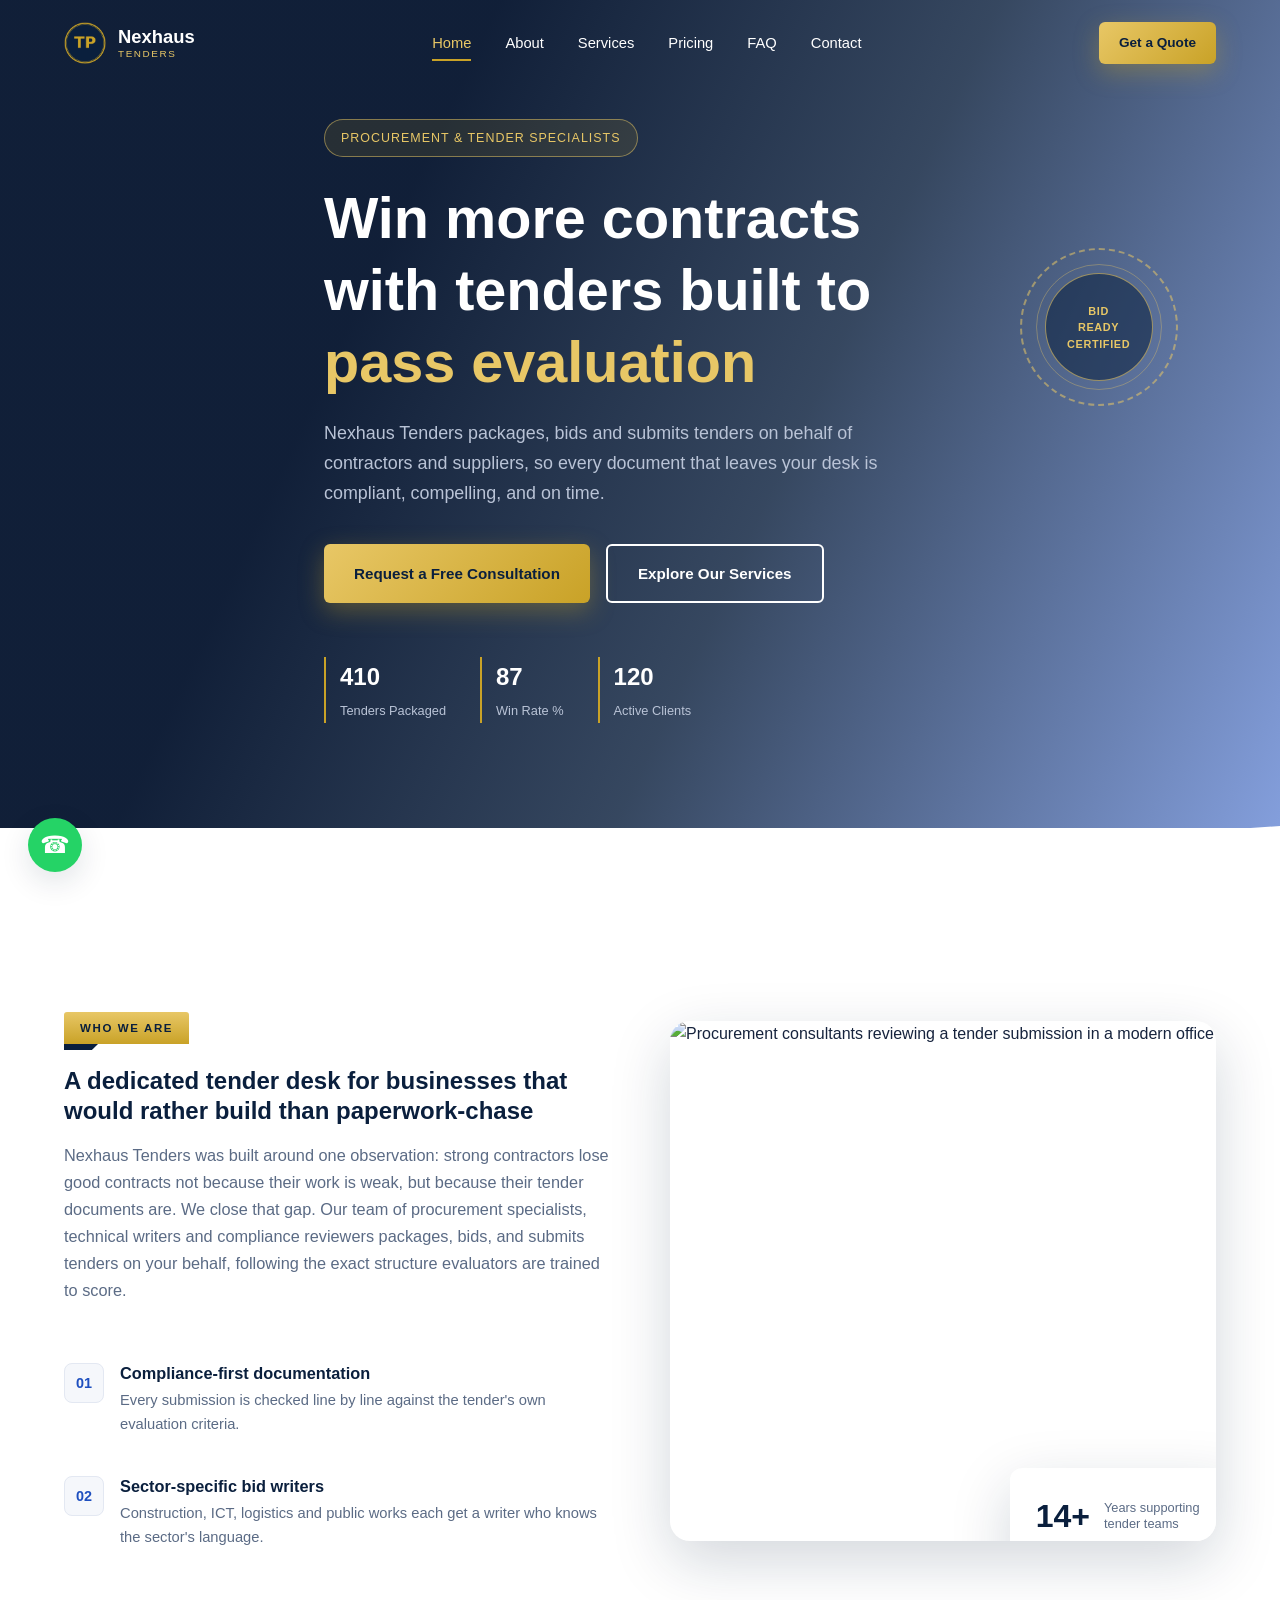
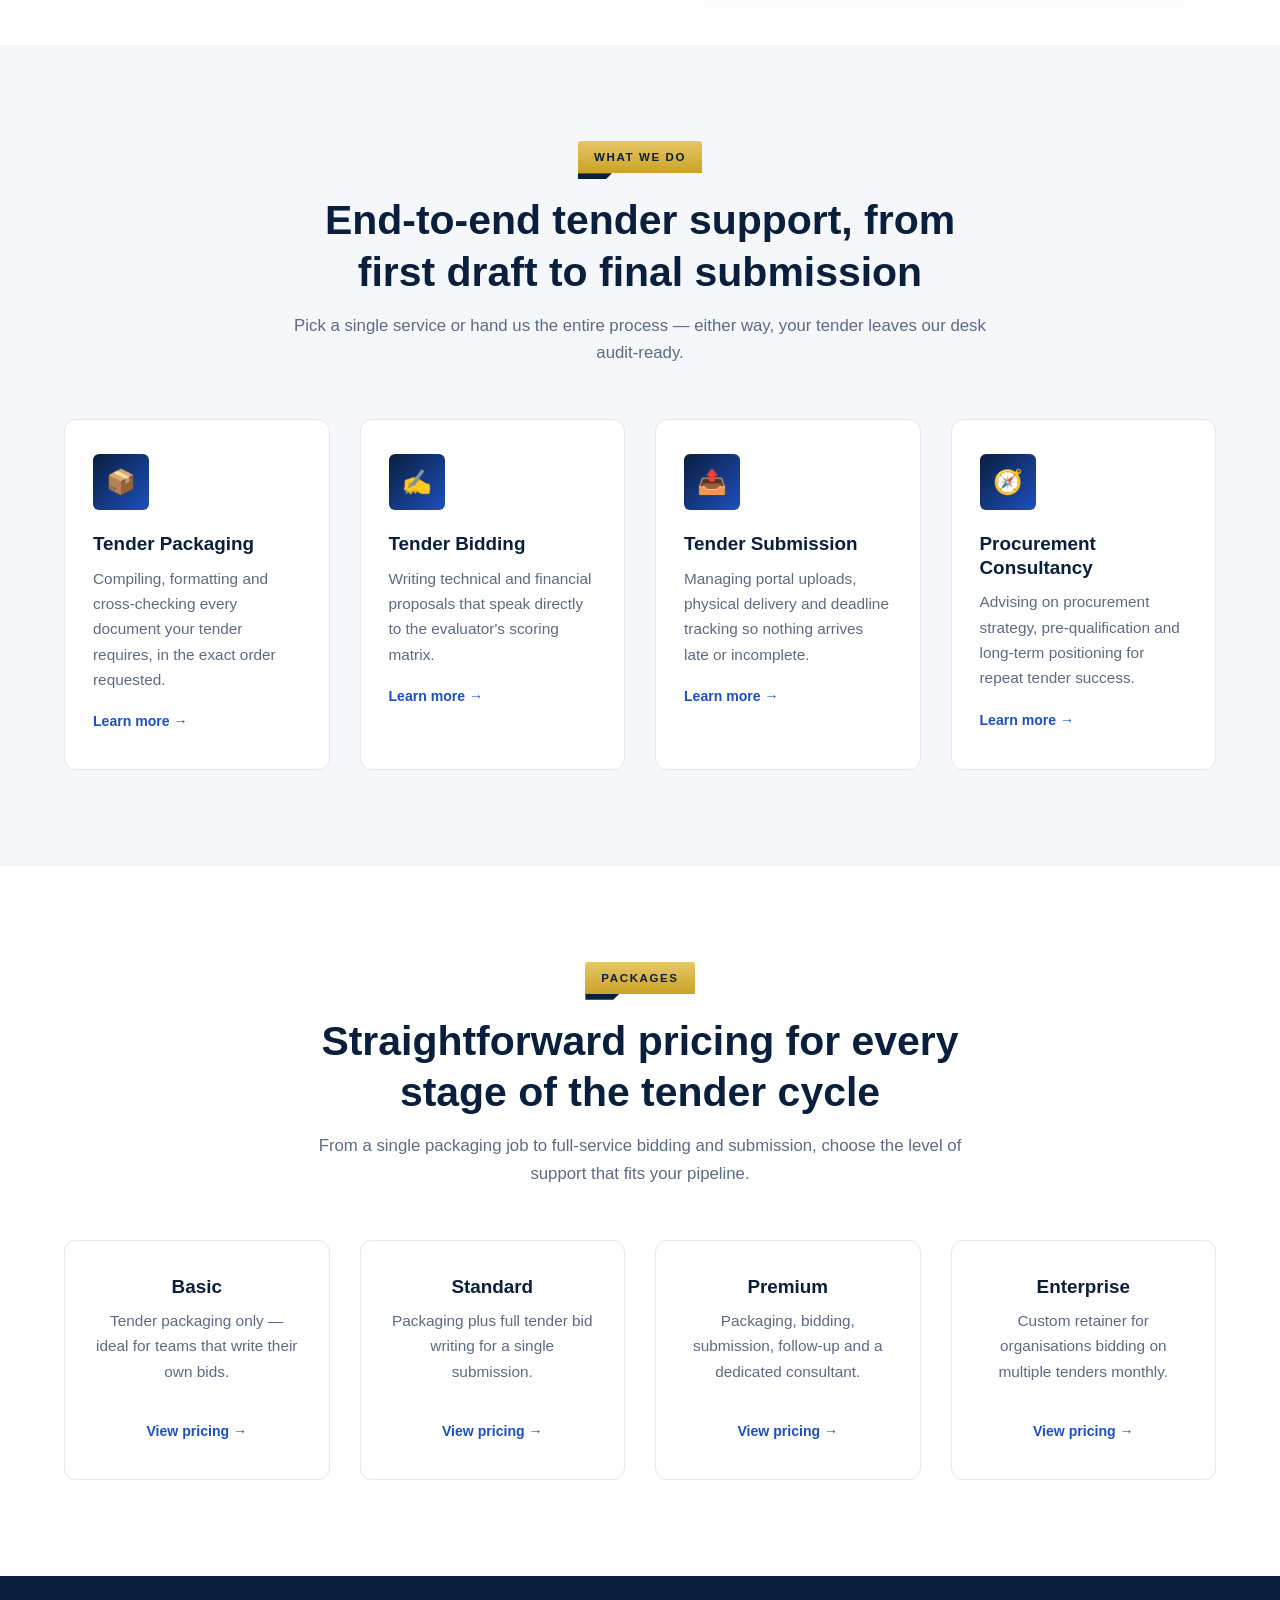
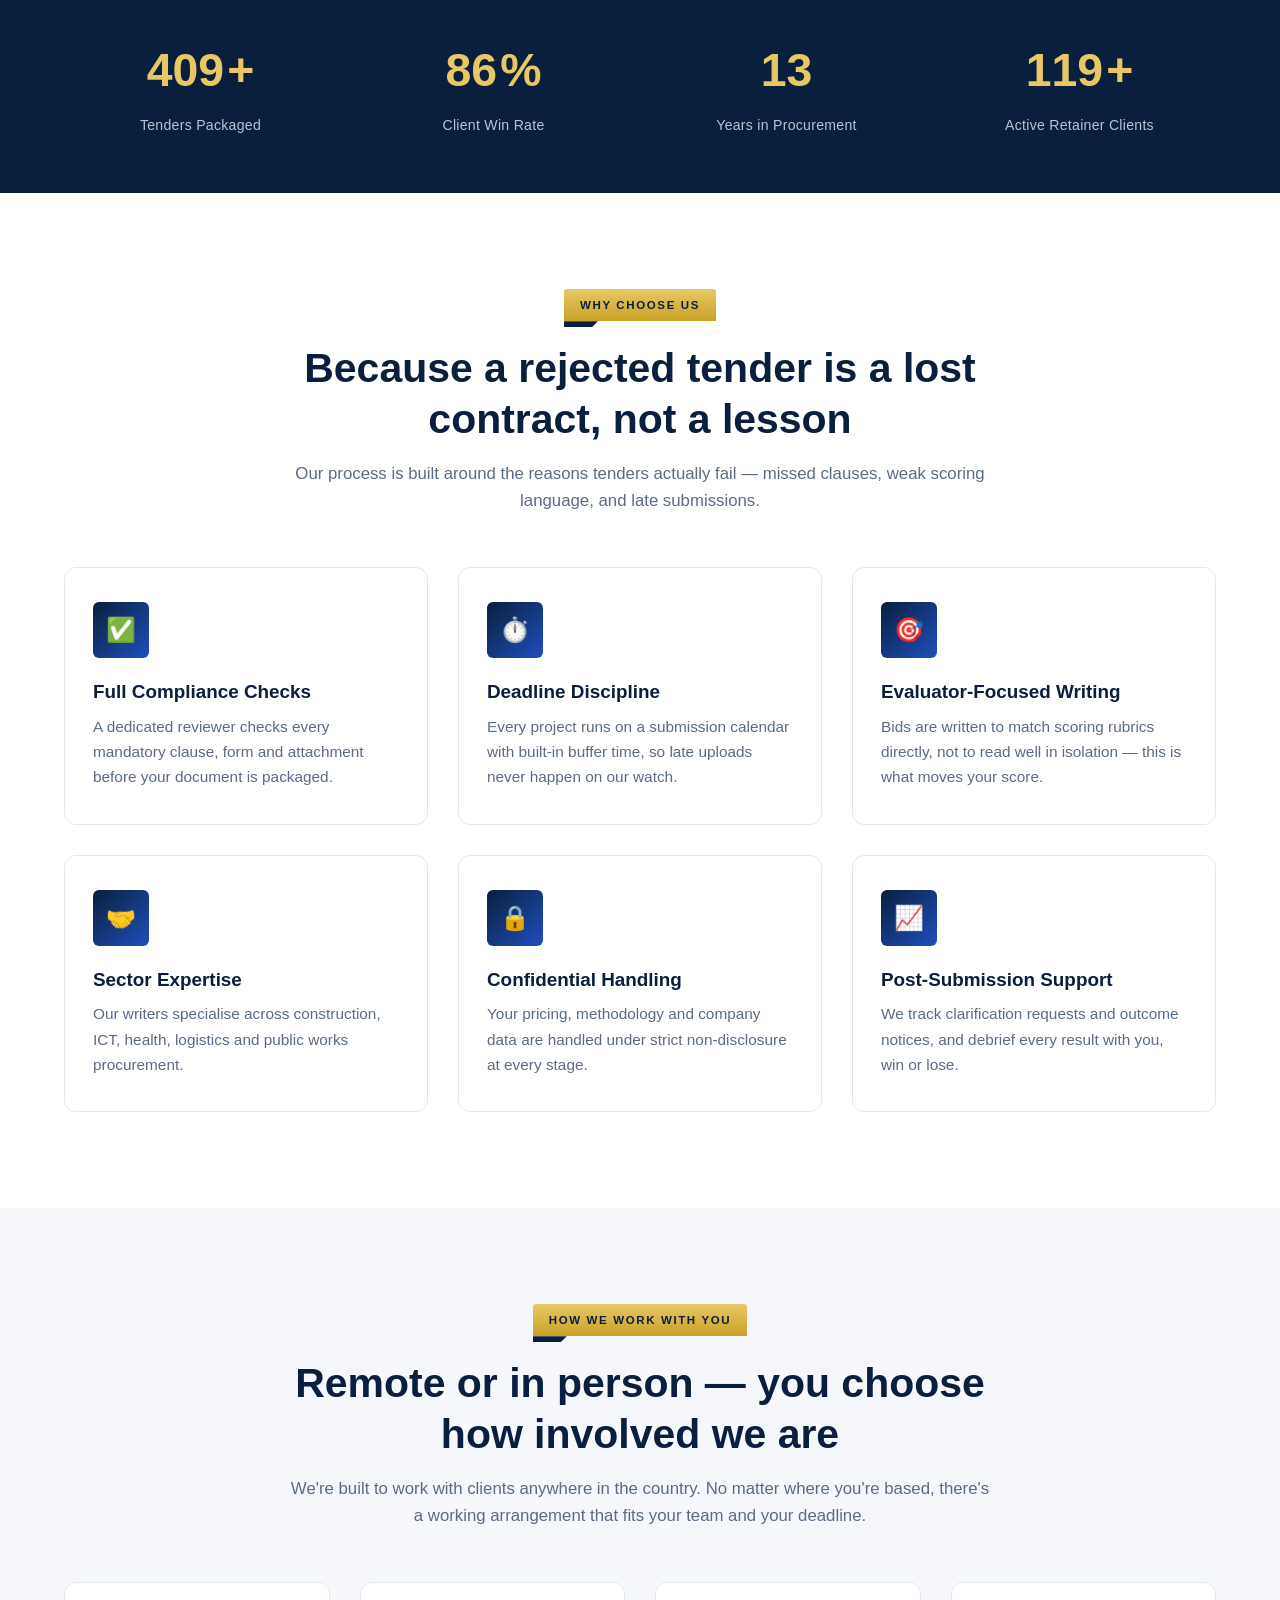
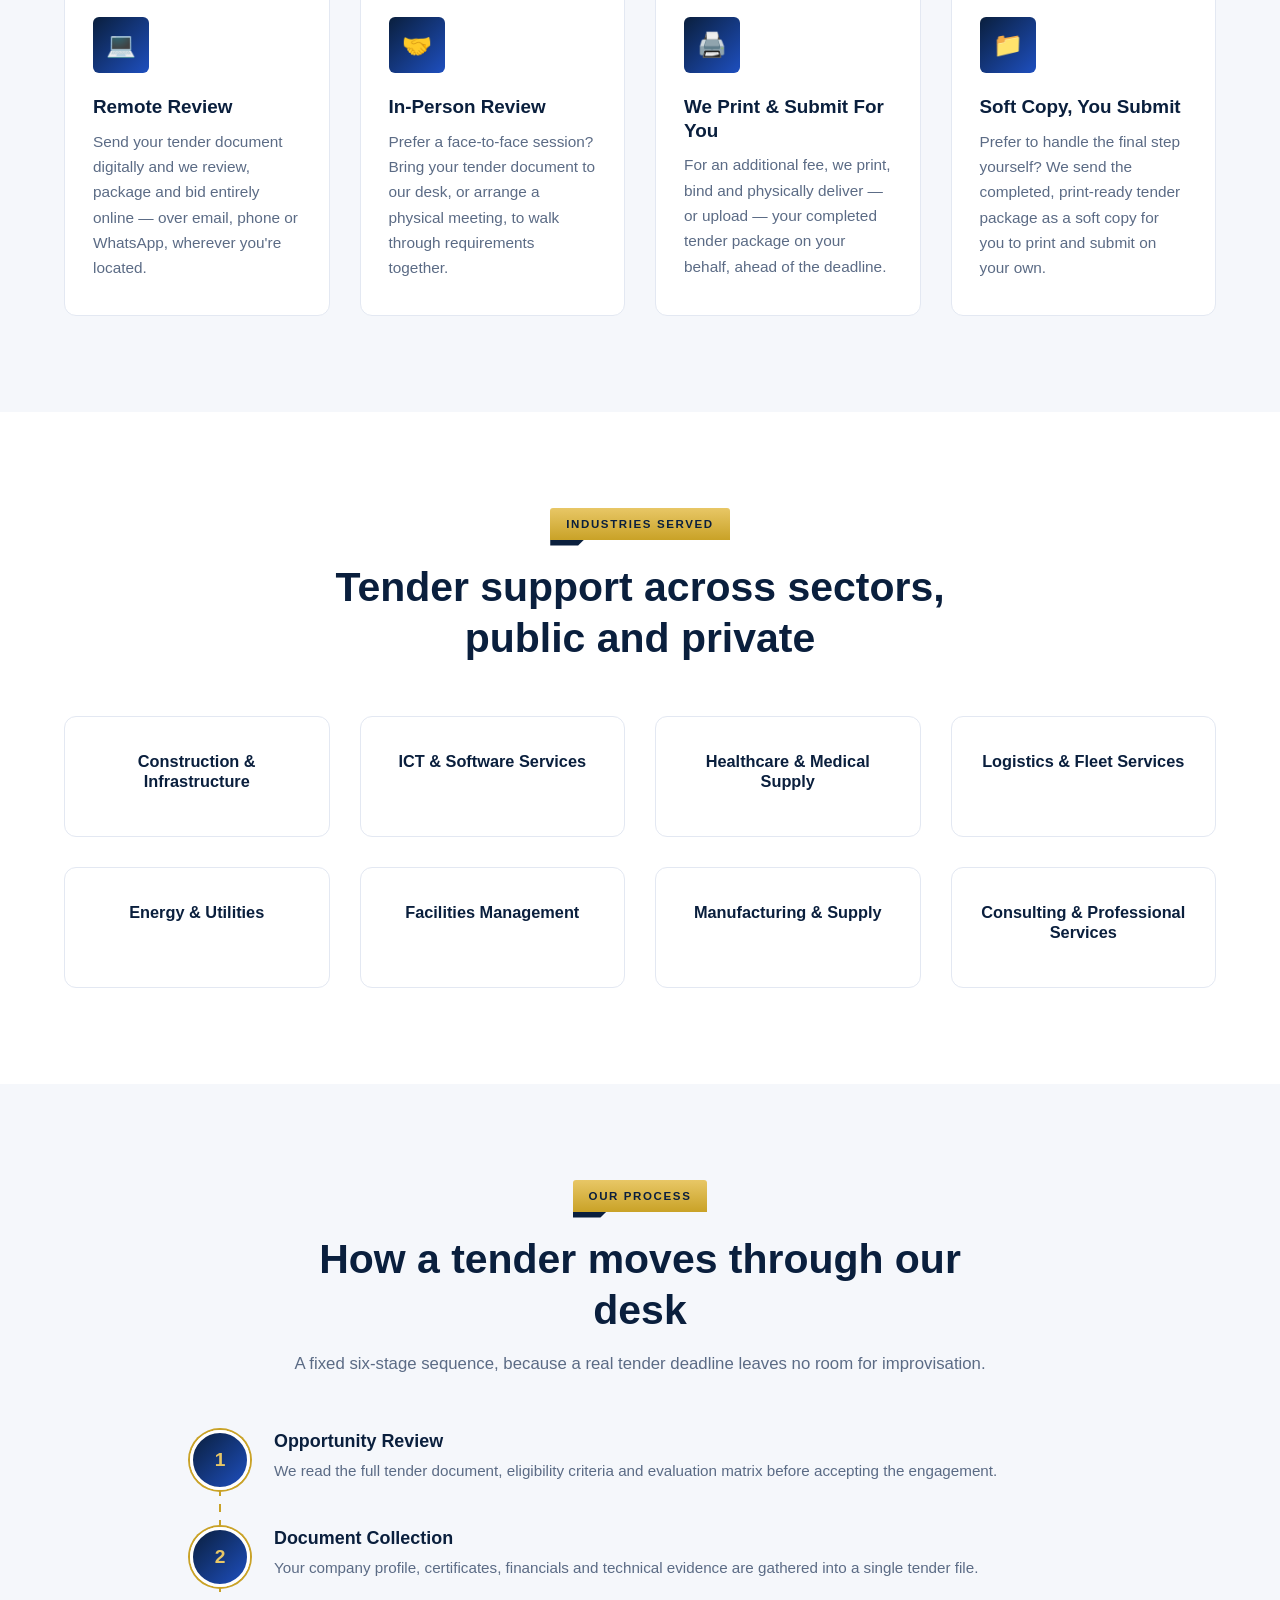
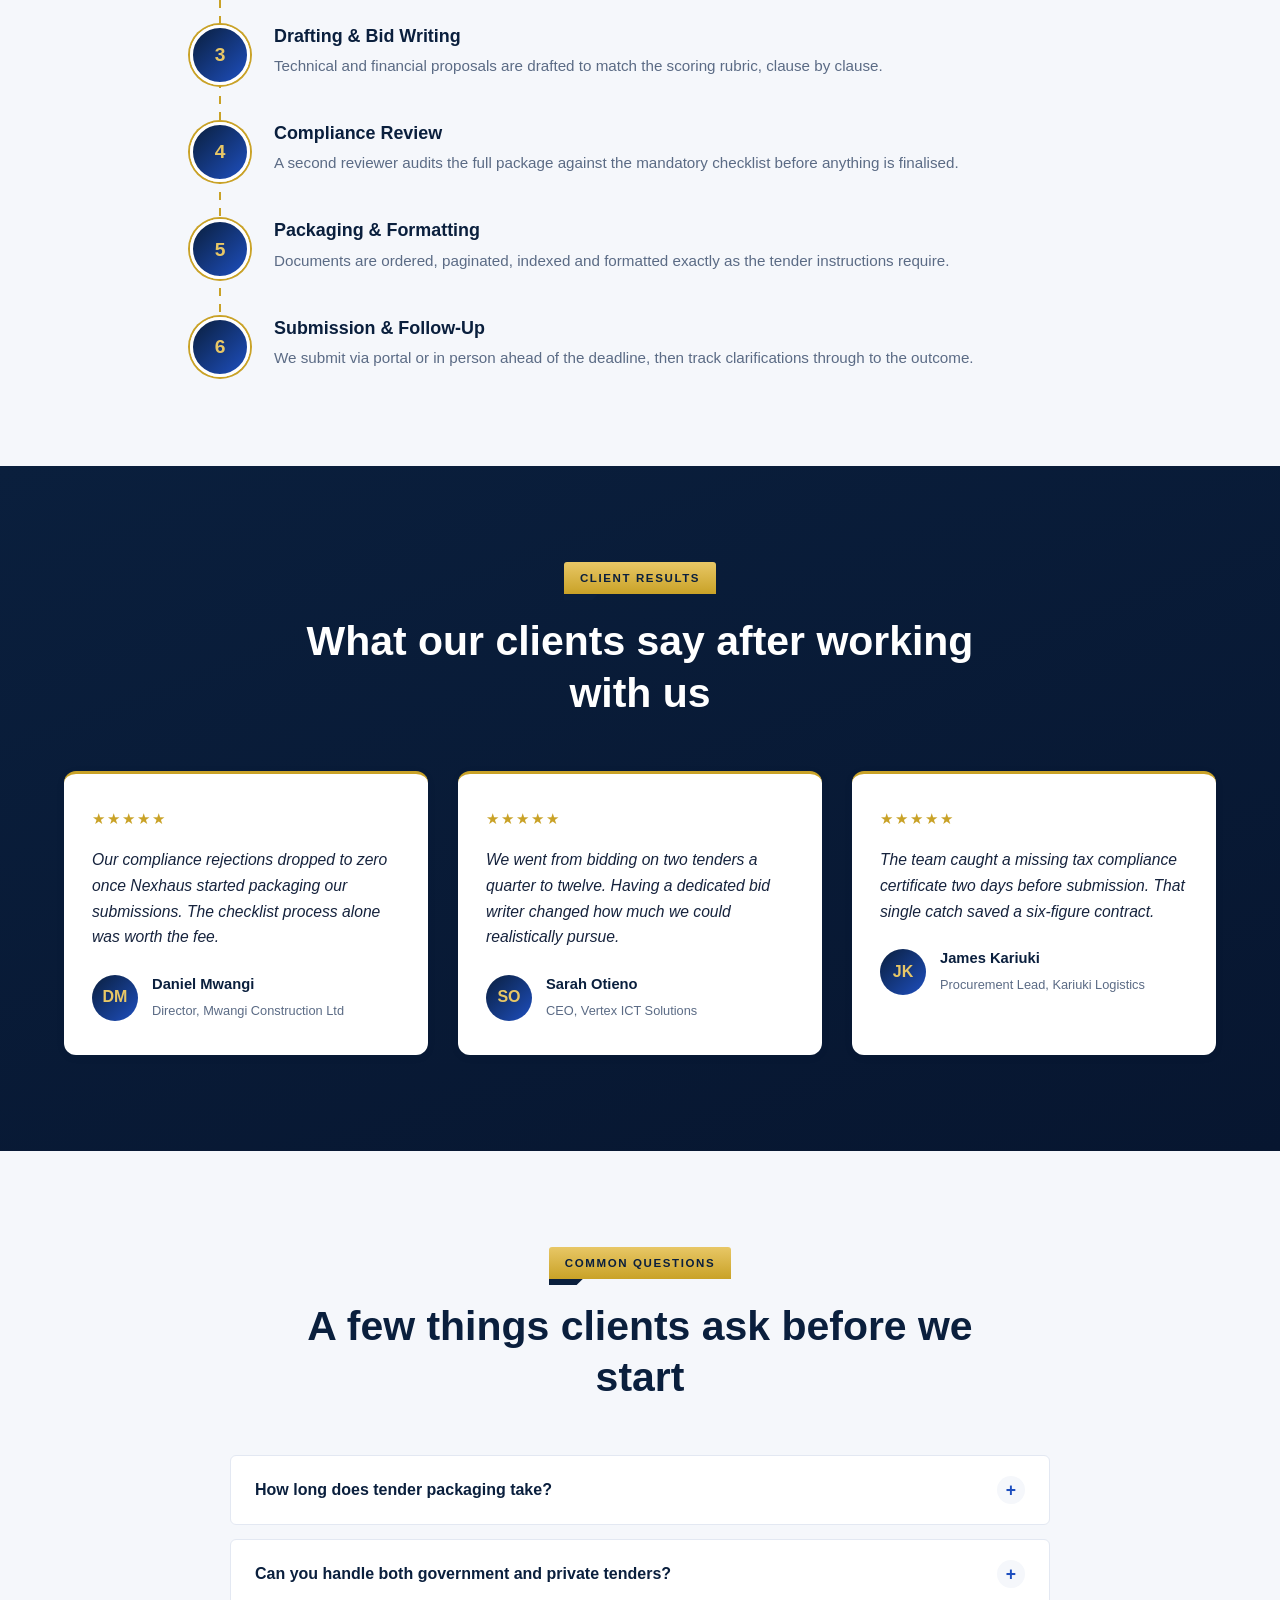
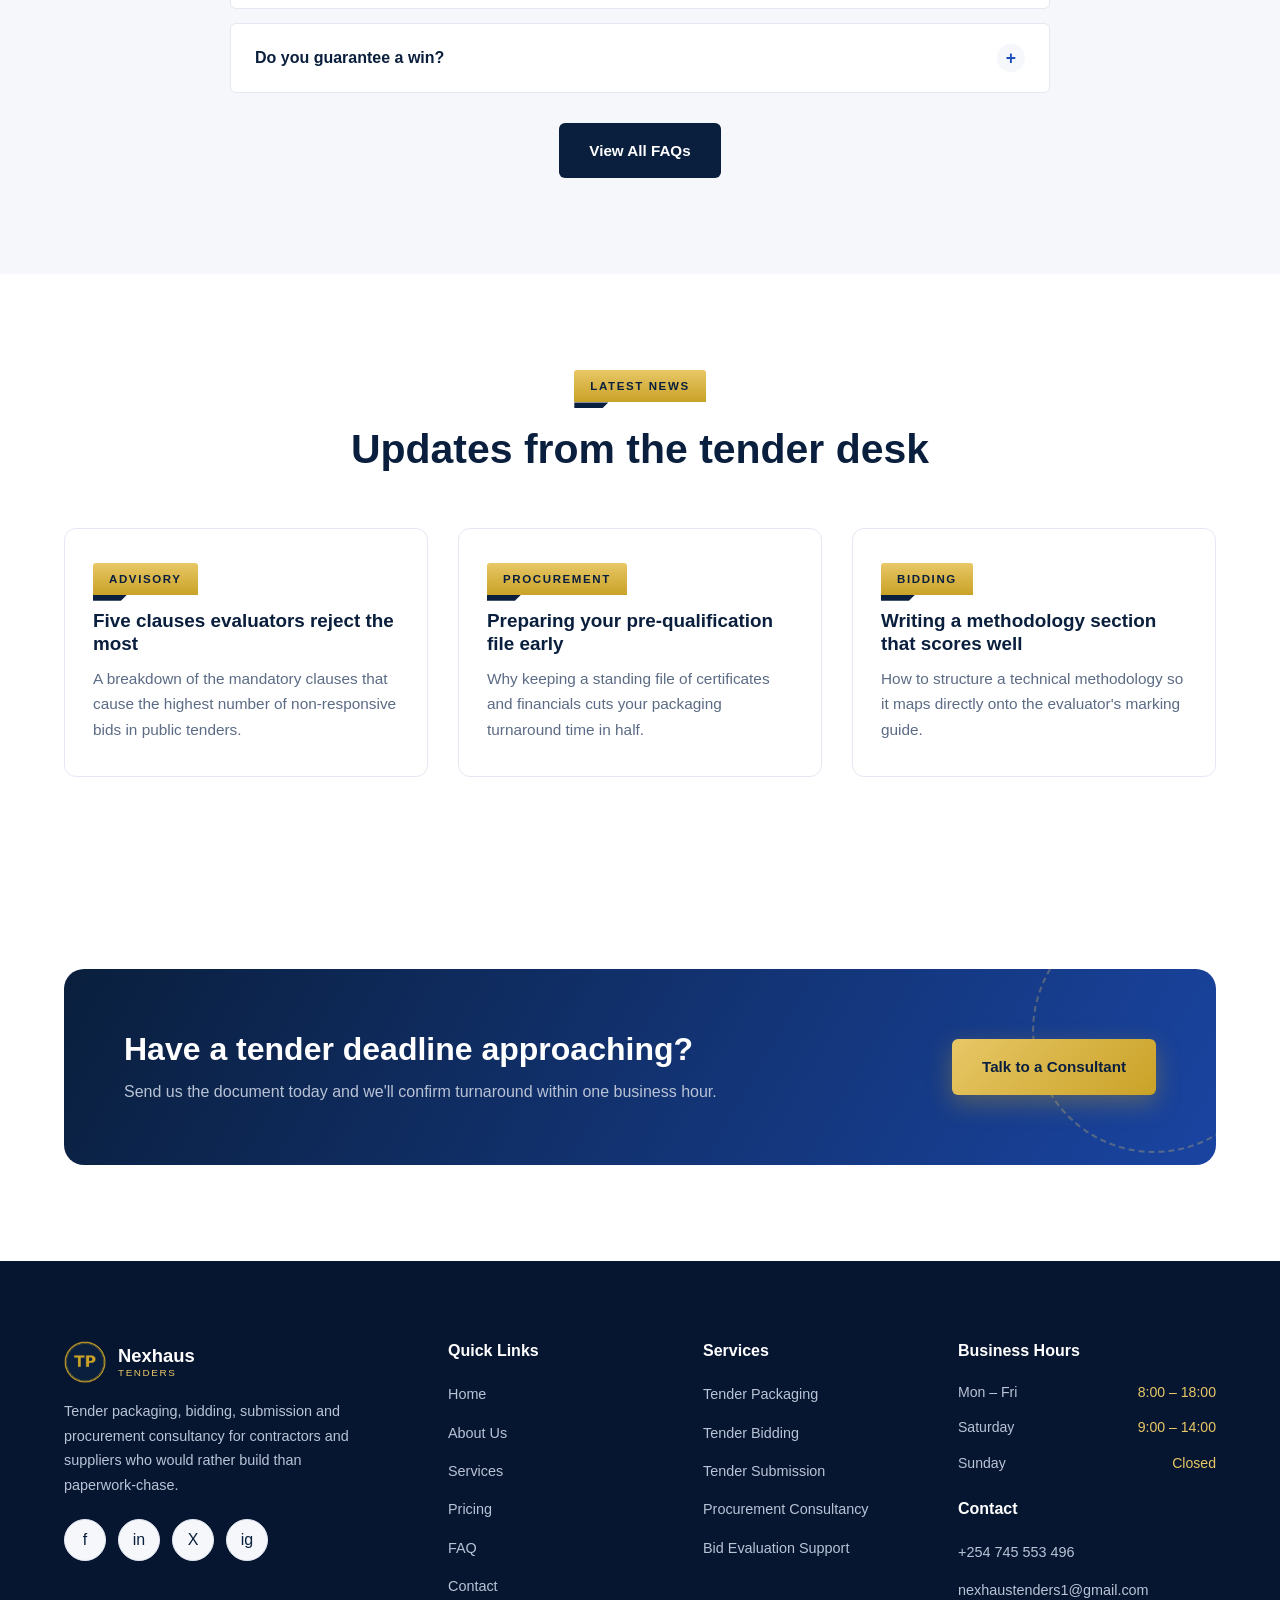
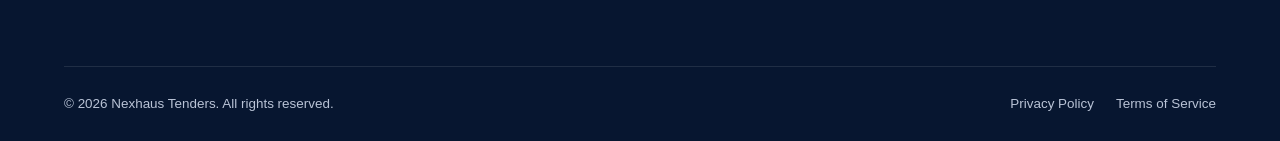
==== commit 2f8e5919: "Update index.html" ====
--- a/index.html
+++ b/index.html
@@ -3,30 +3,27 @@
 <head>
 <meta charset="UTF-8">
 <meta name="viewport" content="width=device-width, initial-scale=1.0">
-<title>TenderPro Advisory | Tender Packaging, Bidding &amp; Procurement Consultancy</title>
-<meta name="description" content="TenderPro Advisory helps contractors and suppliers win more contracts through expert tender packaging, bidding, submission and procurement consultancy services.">
+<title>Nexhaus Tenders | Tender Packaging, Bidding &amp; Procurement Consultancy</title>
+<meta name="description" content="Nexhaus Tenders helps contractors and suppliers win more contracts through expert tender packaging, bidding, submission and procurement consultancy services.">
 <meta name="keywords" content="tender packaging, tender bidding, tender submission, tender consultancy, procurement advisory, bid writing, government tenders, RFP support">
-<meta name="author" content="TenderPro Advisory">
-<link rel="canonical" href="https://www.tenderproadvisory.com/index.html">
+<meta name="author" content="Nexhaus Tenders">
+<link rel="canonical" href="https://www.nexhaustenders.com/index.html">
 
 <!-- Open Graph -->
 <meta property="og:type" content="website">
-<meta property="og:title" content="TenderPro Advisory | Tender Packaging, Bidding &amp; Procurement Consultancy">
+<meta property="og:title" content="Nexhaus Tenders | Tender Packaging, Bidding &amp; Procurement Consultancy">
 <meta property="og:description" content="Expert tender packaging, bidding, submission and procurement consultancy that helps you win more contracts, more often.">
 <meta property="og:image" content="images/hero.jpg">
-<meta property="og:url" content="https://www.tenderproadvisory.com/index.html">
-<meta property="og:site_name" content="TenderPro Advisory">
+<meta property="og:url" content="https://www.nexhaustenders.com/index.html">
+<meta property="og:site_name" content="Nexhaus Tenders">
 
 <!-- Twitter -->
 <meta name="twitter:card" content="summary_large_image">
-<meta name="twitter:title" content="TenderPro Advisory | Tender Packaging, Bidding &amp; Procurement Consultancy">
+<meta name="twitter:title" content="Nexhaus Tenders | Tender Packaging, Bidding &amp; Procurement Consultancy">
 <meta name="twitter:description" content="Expert tender packaging, bidding, submission and procurement consultancy that helps you win more contracts, more often.">
 <meta name="twitter:image" content="images/hero.jpg">
 
 <link rel="icon" href="favicon.ico" type="image/x-icon">
-<link rel="preconnect" href="https://fonts.googleapis.com">
-<link rel="preconnect" href="https://fonts.gstatic.com" crossorigin>
-<link href="https://fonts.googleapis.com/css2?family=Inter:wght@400;500;600;700&family=Poppins:wght@500;600;700&display=swap" rel="stylesheet">
 <link rel="stylesheet" href="css/style.css">
 </head>
 <body>
@@ -35,8 +32,8 @@
 <header class="site-header">
   <div class="container header-inner">
     <a href="index.html" class="brand">
-      <img src="images/logo.png" alt="TenderPro Advisory logo">
-      <span class="brand-text">TenderPro<span>Advisory Services</span></span>
+      <img src="images/logo.png" alt="Nexhaus Tenders logo">
+      <span class="brand-text">Nexhaus<span>Tenders</span></span>
     </a>
     <nav class="main-nav">
       <a href="index.html" aria-current="page">Home</a>
@@ -57,14 +54,14 @@
 
 <!-- ================= HERO ================= -->
 <section class="hero">
-  <div class="hero-bg" style="background-image:url('https://images.unsplash.com/photo-1745015446589-7ee6f702d8c1?auto=format&fit=crop&w=1920&q=80');"></div>
+  <div class="hero-bg" style="background-image:url('https://images.unsplash.com/photo-1739298061740-5ed03045b280?auto=format&fit=crop&w=1920&q=80');"></div>
   <div class="stamp" aria-hidden="true">
     <div class="stamp-inner">Bid<br>Ready<br>Certified</div>
   </div>
   <div class="container hero-inner">
     <span class="hero-badge">Procurement &amp; Tender Specialists</span>
     <h1>Win more contracts with tenders built to <em>pass evaluation</em></h1>
-    <p>TenderPro Advisory packages, bids and submits tenders on behalf of contractors and suppliers, so every document that leaves your desk is compliant, compelling, and on time.</p>
+    <p>Nexhaus Tenders packages, bids and submits tenders on behalf of contractors and suppliers, so every document that leaves your desk is compliant, compelling, and on time.</p>
     <div class="hero-actions">
       <a href="contact.html" class="btn btn-gold">Request a Free Consultation</a>
       <a href="services.html" class="btn btn-outline">Explore Our Services</a>
@@ -94,7 +91,7 @@
       <div class="reveal">
         <span class="eyebrow">Who We Are</span>
         <h2>A dedicated tender desk for businesses that would rather build than paperwork-chase</h2>
-        <p style="color:var(--gray); margin-top:16px; font-size:1.02rem;">TenderPro Advisory was built around one observation: strong contractors lose good contracts not because their work is weak, but because their tender documents are. We close that gap. Our team of procurement specialists, technical writers and compliance reviewers packages, bids, and submits tenders on your behalf, following the exact structure evaluators are trained to score.</p>
+        <p style="color:var(--gray); margin-top:16px; font-size:1.02rem;">Nexhaus Tenders was built around one observation: strong contractors lose good contracts not because their work is weak, but because their tender documents are. We close that gap. Our team of procurement specialists, technical writers and compliance reviewers packages, bids, and submits tenders on your behalf, following the exact structure evaluators are trained to score.</p>
         <div class="why-list">
           <div class="why-list li" style="display:flex; gap:16px; align-items:flex-start;">
             <div class="why-num">01</div>
@@ -114,7 +111,7 @@
       </div>
       <div class="reveal reveal-delay-2">
         <div class="why-image">
-          <img src="https://images.unsplash.com/photo-1758518730037-a16581a040e8?auto=format&fit=crop&w=1000&q=80" alt="Procurement consultants reviewing a tender submission in a modern office">
+          <img src="https://images.unsplash.com/photo-1739302750702-e26a61113758?auto=format&fit=crop&w=1000&q=80" alt="Procurement consultants reviewing a tender submission in a modern office">
           <div class="why-badge">
             <span class="count">14+</span>
             <span class="label">Years supporting tender teams</span>
@@ -260,8 +257,41 @@
   </div>
 </section>
 
+<!-- ================= FLEXIBLE DELIVERY OPTIONS ================= -->
+<section class="section-alt">
+  <div class="container">
+    <div class="section-head center reveal">
+      <span class="eyebrow">How We Work With You</span>
+      <h2>Remote or in person — you choose how involved we are</h2>
+      <p>We're built to work with clients anywhere in the country. No matter where you're based, there's a working arrangement that fits your team and your deadline.</p>
+    </div>
+    <div class="grid grid-4">
+      <div class="card reveal">
+        <div class="card-icon">💻</div>
+        <h3>Remote Review</h3>
+        <p>Send your tender document digitally and we review, package and bid entirely online — over email, phone or WhatsApp, wherever you're located.</p>
+      </div>
+      <div class="card reveal reveal-delay-1">
+        <div class="card-icon">🤝</div>
+        <h3>In-Person Review</h3>
+        <p>Prefer a face-to-face session? Bring your tender document to our desk, or arrange a physical meeting, to walk through requirements together.</p>
+      </div>
+      <div class="card reveal reveal-delay-2">
+        <div class="card-icon">🖨️</div>
+        <h3>We Print &amp; Submit For You</h3>
+        <p>For an additional fee, we print, bind and physically deliver — or upload — your completed tender package on your behalf, ahead of the deadline.</p>
+      </div>
+      <div class="card reveal reveal-delay-3">
+        <div class="card-icon">📁</div>
+        <h3>Soft Copy, You Submit</h3>
+        <p>Prefer to handle the final step yourself? We send the completed, print-ready tender package as a soft copy for you to print and submit on your own.</p>
+      </div>
+    </div>
+  </div>
+</section>
+
 <!-- ================= INDUSTRIES SERVED ================= -->
-<section class="section-alt">
+<section>
   <div class="container">
     <div class="section-head center reveal">
       <span class="eyebrow">Industries Served</span>
@@ -281,7 +311,7 @@
 </section>
 
 <!-- ================= TENDER PROCESS ================= -->
-<section>
+<section class="section-alt">
   <div class="container">
     <div class="section-head center reveal">
       <span class="eyebrow">Our Process</span>
@@ -333,7 +363,7 @@
     <div class="grid grid-3">
       <div class="testimonial-card reveal">
         <div class="stars">★★★★★</div>
-        <p class="quote">Our compliance rejections dropped to zero once TenderPro started packaging our submissions. The checklist process alone was worth the fee.</p>
+        <p class="quote">Our compliance rejections dropped to zero once Nexhaus started packaging our submissions. The checklist process alone was worth the fee.</p>
         <div class="testi-author">
           <div class="testi-avatar">DM</div>
           <div><strong>Daniel Mwangi</strong><span>Director, Mwangi Construction Ltd</span></div>
@@ -441,8 +471,8 @@
     <div class="footer-grid">
       <div class="footer-brand">
         <a href="index.html" class="brand">
-          <img src="images/logo.png" alt="TenderPro Advisory logo">
-          <span class="brand-text">TenderPro<span>Advisory Services</span></span>
+          <img src="images/logo.png" alt="Nexhaus Tenders logo">
+          <span class="brand-text">Nexhaus<span>Tenders</span></span>
         </a>
         <p class="desc">Tender packaging, bidding, submission and procurement consultancy for contractors and suppliers who would rather build than paperwork-chase.</p>
         <div class="social-row">
@@ -482,13 +512,13 @@
         </ul>
         <h4 style="margin-top:24px;">Contact</h4>
         <ul>
-          <li><a href="tel:+254700000000">+254 700 000 000</a></li>
-          <li><a href="mailto:info@tenderproadvisory.com">info@tenderproadvisory.com</a></li>
+          <li><a href="tel:+254745553496">+254 745 553 496</a></li>
+          <li><a href="mailto:nexhaustenders1@gmail.com">nexhaustenders1@gmail.com</a></li>
         </ul>
       </div>
     </div>
     <div class="footer-bottom">
-      <span>© <span id="current-year">2026</span> TenderPro Advisory. All rights reserved.</span>
+      <span>© <span id="current-year">2026</span> Nexhaus Tenders. All rights reserved.</span>
       <div class="footer-bottom-links">
         <a href="#">Privacy Policy</a>
         <a href="#">Terms of Service</a>
@@ -497,7 +527,7 @@
   </div>
 </footer>
 
-<a href="https://wa.me/254700000000" class="whatsapp-float" target="_blank" rel="noopener" aria-label="Chat with us on WhatsApp">☎</a>
+<a href="https://wa.me/254745553496" class="whatsapp-float" target="_blank" rel="noopener" aria-label="Chat with us on WhatsApp">☎</a>
 <button class="back-to-top" aria-label="Back to top">↑</button>
 
 <script src="js/script.js"></script>
